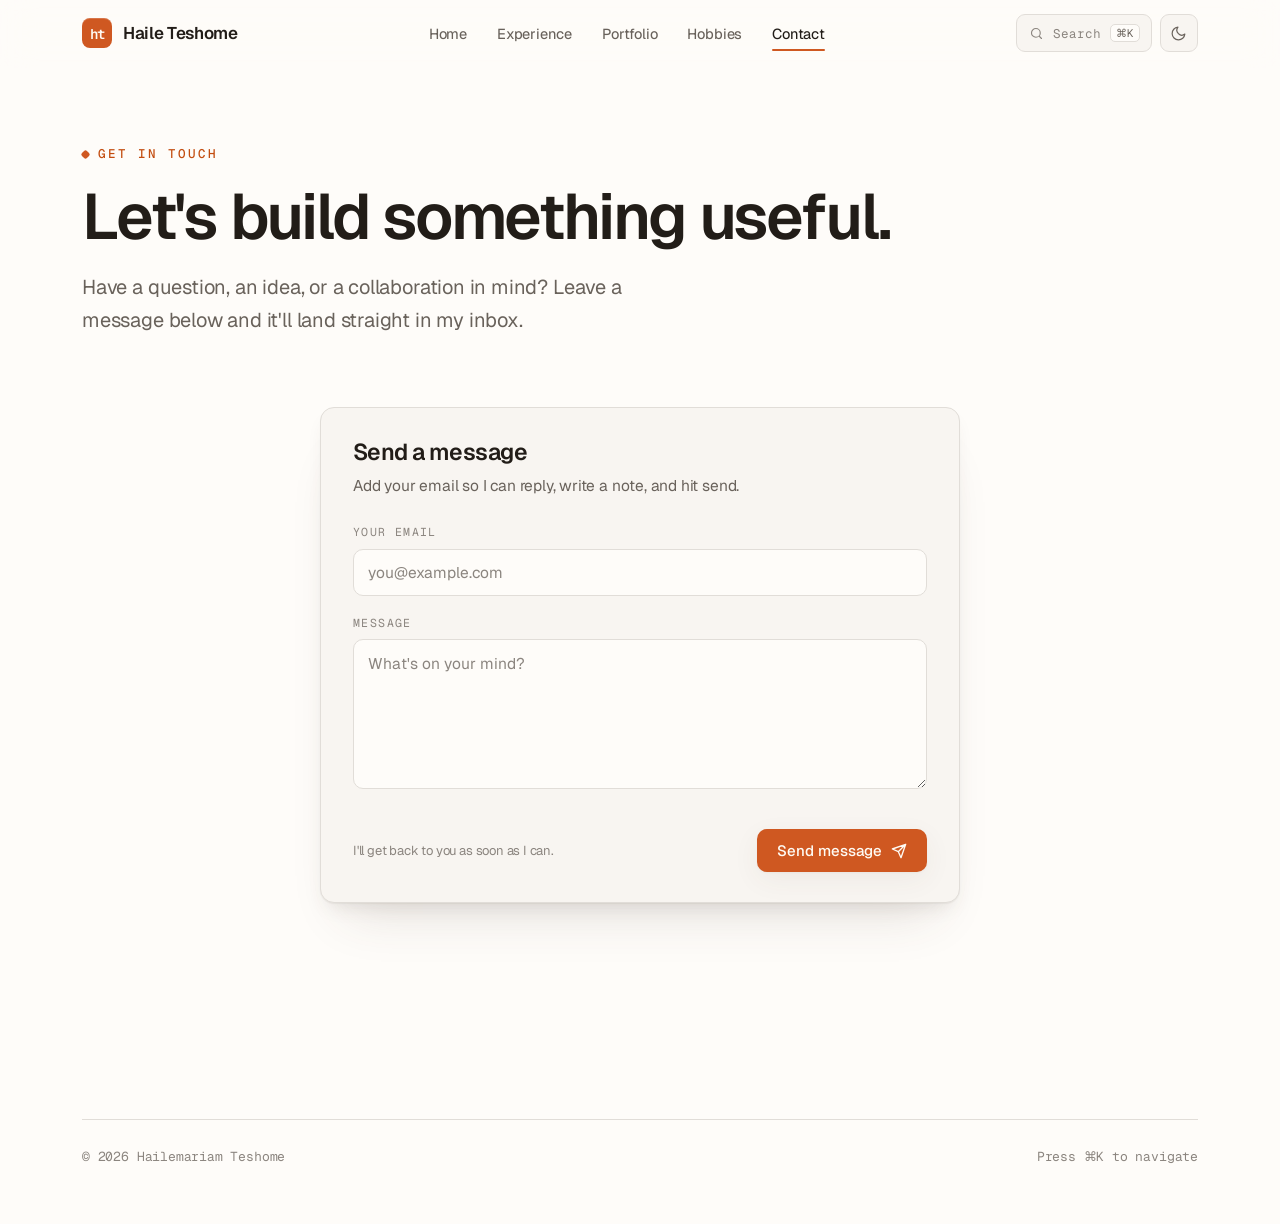
==== contact.html @ e7dfa3fd "Personal Website Files" ====
<!DOCTYPE html>
<html lang="en" data-theme="light">
<head>
<meta charset="UTF-8" />
<meta name="viewport" content="width=device-width, initial-scale=1.0" />
<title>Contact — Haile Teshome</title>
<meta name="description" content="Get in touch with Haile Teshome — health AI, multimodal models, and research collaborations." />
<style>
/* ============================================================
   Haile Teshome — personal site
   Shared design system
   ============================================================ */

/* ---------- Fonts ---------- */
@import url('https://fonts.googleapis.com/css2?family=Geist:wght@300;400;500;600;700&family=Geist+Mono:wght@400;500;600&display=swap');

/* ---------- Tokens ---------- */
:root {
  --font-sans: "Geist", ui-sans-serif, system-ui, -apple-system, sans-serif;
  --font-mono: "Geist Mono", ui-monospace, "SF Mono", Menlo, monospace;

  /* warm paper light theme */
  --bg:        oklch(0.992 0.004 80);
  --bg-2:      oklch(0.972 0.006 78);
  --bg-3:      oklch(0.952 0.008 76);
  --text:      oklch(0.235 0.012 60);
  --text-2:    oklch(0.50 0.014 62);
  --text-3:    oklch(0.62 0.012 64);
  --border:    oklch(0.90 0.008 72);
  --border-2:  oklch(0.84 0.010 72);
  --accent:    oklch(0.605 0.165 42);
  --accent-h:  oklch(0.555 0.175 40);
  --accent-soft: oklch(0.93 0.04 55);
  --accent-text: oklch(0.55 0.17 41);
  --shadow: 0 1px 2px oklch(0.4 0.02 60 / 0.04), 0 8px 28px oklch(0.4 0.03 50 / 0.06);
  --shadow-lg: 0 2px 4px oklch(0.4 0.02 60 / 0.05), 0 18px 50px oklch(0.4 0.03 50 / 0.10);
  --shadow-card: 0 1px 1px oklch(0.35 0.02 60 / 0.05), 0 10px 20px -8px oklch(0.38 0.03 55 / 0.13), 0 34px 50px -26px oklch(0.38 0.03 55 / 0.16);
  --shadow-card-h: 0 2px 3px oklch(0.35 0.02 60 / 0.06), 0 18px 32px -10px oklch(0.38 0.03 55 / 0.18), 0 50px 70px -30px oklch(0.38 0.03 55 / 0.22);

  --maxw: 1180px;
  --nav-h: 68px;
  --r: 14px;
  --r-sm: 9px;
  --ease: cubic-bezier(0.22, 1, 0.36, 1);
}

html[data-theme="dark"] {
  --bg:        oklch(0.185 0.008 62);
  --bg-2:      oklch(0.222 0.010 62);
  --bg-3:      oklch(0.262 0.012 62);
  --text:      oklch(0.945 0.006 80);
  --text-2:    oklch(0.715 0.012 72);
  --text-3:    oklch(0.60 0.012 70);
  --border:    oklch(0.315 0.012 64);
  --border-2:  oklch(0.385 0.014 64);
  --accent:    oklch(0.715 0.155 48);
  --accent-h:  oklch(0.775 0.150 50);
  --accent-soft: oklch(0.33 0.06 45);
  --accent-text: oklch(0.78 0.15 50);
  --shadow: 0 1px 2px oklch(0 0 0 / 0.30), 0 10px 30px oklch(0 0 0 / 0.35);
  --shadow-lg: 0 2px 6px oklch(0 0 0 / 0.35), 0 22px 60px oklch(0 0 0 / 0.50);
  --shadow-card: 0 1px 1px oklch(0 0 0 / 0.30), 0 12px 24px -8px oklch(0 0 0 / 0.42), 0 36px 54px -26px oklch(0 0 0 / 0.55);
  --shadow-card-h: 0 2px 4px oklch(0 0 0 / 0.35), 0 20px 36px -10px oklch(0 0 0 / 0.50), 0 54px 76px -30px oklch(0 0 0 / 0.62);
}

* { box-sizing: border-box; }

html { scroll-behavior: smooth; scroll-padding-top: calc(var(--nav-h) + 24px); }
@media (prefers-reduced-motion: reduce) { html { scroll-behavior: auto; } }

body {
  margin: 0;
  font-family: var(--font-sans);
  background: var(--bg);
  color: var(--text);
  font-size: 17px;
  line-height: 1.65;
  -webkit-font-smoothing: antialiased;
  text-rendering: optimizeLegibility;
  letter-spacing: -0.011em;
  transition: background 0.5s var(--ease), color 0.4s var(--ease);
}

::selection { background: var(--accent-soft); color: var(--text); }

a { color: inherit; text-decoration: none; }
img { max-width: 100%; display: block; }
h1,h2,h3,h4 { font-weight: 600; line-height: 1.08; letter-spacing: -0.025em; margin: 0; }

.wrap { max-width: var(--maxw); margin: 0 auto; padding: 0 32px; }
.mono { font-family: var(--font-mono); }

/* ---------- Eyebrow / section labels ---------- */
.eyebrow {
  font-family: var(--font-mono);
  font-size: 12.5px;
  font-weight: 500;
  letter-spacing: 0.16em;
  text-transform: uppercase;
  color: var(--accent-text);
  display: inline-flex;
  align-items: center;
  gap: 9px;
}
.eyebrow::before {
  content: "";
  width: 7px; height: 7px;
  border-radius: 2px;
  background: var(--accent);
  transform: rotate(45deg);
}

/* ============================================================
   NAV
   ============================================================ */
.nav {
  position: fixed; top: 0; left: 0; right: 0; z-index: 50;
  height: var(--nav-h);
  display: flex; align-items: center;
  background: color-mix(in oklab, var(--bg) 78%, transparent);
  backdrop-filter: saturate(1.6) blur(16px);
  -webkit-backdrop-filter: saturate(1.6) blur(16px);
  border-bottom: 1px solid transparent;
  transition: border-color 0.4s var(--ease), background 0.4s var(--ease);
}
.nav.scrolled { border-bottom-color: var(--border); }
.nav .wrap { display: flex; align-items: center; justify-content: space-between; width: 100%; }

.brand { display: flex; align-items: center; gap: 11px; font-weight: 600; letter-spacing: -0.02em; }
.brand .mark {
  width: 30px; height: 30px; border-radius: 8px;
  background: var(--accent);
  color: oklch(0.99 0.01 80);
  display: grid; place-items: center;
  font-family: var(--font-mono); font-weight: 600; font-size: 14px;
  letter-spacing: -0.04em;
  box-shadow: inset 0 1px 0 oklch(1 0 0 / 0.18);
}
.brand .mark span { transform: translateY(0.5px); }

.nav-links { display: flex; align-items: center; gap: 4px; }
.nav-links a {
  font-size: 14.5px; font-weight: 450;
  color: var(--text-2);
  padding: 8px 13px; border-radius: 8px;
  position: relative;
  transition: color 0.2s, background 0.2s;
}
.nav-links a:hover { color: var(--text); background: var(--bg-2); }
.nav-links a.active { color: var(--text); }
.nav-links a.active::after {
  content: ""; position: absolute; left: 13px; right: 13px; bottom: 2px;
  height: 2px; border-radius: 2px; background: var(--accent);
}

.nav-tools { display: flex; align-items: center; gap: 8px; }

.icon-btn {
  width: 38px; height: 38px; border-radius: 9px;
  border: 1px solid var(--border);
  background: var(--bg-2);
  color: var(--text-2);
  display: grid; place-items: center; cursor: pointer;
  transition: all 0.2s var(--ease);
}
.icon-btn:hover { color: var(--text); border-color: var(--border-2); transform: translateY(-1px); }
.icon-btn svg { width: 17px; height: 17px; }

.cmd-btn {
  display: flex; align-items: center; gap: 9px;
  height: 38px; padding: 0 11px 0 12px;
  border: 1px solid var(--border); border-radius: 9px;
  background: var(--bg-2); color: var(--text-3);
  font-family: var(--font-mono); font-size: 12.5px; cursor: pointer;
  transition: all 0.2s var(--ease);
}
.cmd-btn:hover { color: var(--text); border-color: var(--border-2); }
.cmd-btn kbd {
  font-family: var(--font-mono); font-size: 11px;
  background: var(--bg); border: 1px solid var(--border);
  border-radius: 5px; padding: 1px 5px; color: var(--text-2);
}
.cmd-btn svg { width: 15px; height: 15px; }

.menu-btn { display: none; }

/* ---------- Buttons ---------- */
.btn {
  display: inline-flex; align-items: center; gap: 9px;
  font-family: var(--font-sans); font-size: 15px; font-weight: 500;
  padding: 12px 20px; border-radius: 10px; cursor: pointer;
  border: 1px solid transparent; transition: all 0.22s var(--ease);
  white-space: nowrap;
}
.btn svg { width: 16px; height: 16px; }
.btn-primary { background: var(--accent); color: oklch(0.99 0.01 80); box-shadow: var(--shadow); }
.btn-primary:hover { background: var(--accent-h); transform: translateY(-2px); box-shadow: var(--shadow-lg); }
.btn-ghost { background: var(--bg-2); color: var(--text); border-color: var(--border); }
.btn-ghost:hover { border-color: var(--border-2); transform: translateY(-2px); background: var(--bg-3); }

/* ============================================================
   SECTION / generic
   ============================================================ */
main { padding-top: var(--nav-h); }
.section { padding: 96px 0; }
.section-head { margin-bottom: 48px; max-width: 760px; }
.section-head .eyebrow { margin-bottom: 18px; }
.section-head h2 { font-size: clamp(30px, 4vw, 44px); letter-spacing: -0.03em; }
.section-head p { color: var(--text-2); font-size: 18px; margin: 16px 0 0; max-width: 640px; }

.page-hero { padding: 70px 0 30px; }
.page-hero h1 { font-size: clamp(38px, 6vw, 64px); letter-spacing: -0.035em; margin-top: 16px; }
.page-hero p { color: var(--text-2); font-size: clamp(17px, 2vw, 20px); margin: 20px 0 0; max-width: 620px; }

/* ---------- Reveal animation ---------- */
.reveal { opacity: 0; transform: translateY(22px); transition: opacity 0.7s var(--ease), transform 0.7s var(--ease); }
.reveal.in { opacity: 1; transform: none; }
.reveal[data-d="1"] { transition-delay: 0.06s; }
.reveal[data-d="2"] { transition-delay: 0.12s; }
.reveal[data-d="3"] { transition-delay: 0.18s; }
.reveal[data-d="4"] { transition-delay: 0.24s; }
.reveal[data-d="5"] { transition-delay: 0.30s; }
@media (prefers-reduced-motion: reduce) {
  .reveal { opacity: 1 !important; transform: none !important; }
}

/* ============================================================
   COMMAND PALETTE
   ============================================================ */
.cmdk {
  position: fixed; inset: 0; z-index: 100;
  display: none; align-items: flex-start; justify-content: center;
  padding-top: 14vh;
  background: oklch(0.2 0.01 60 / 0.42);
  backdrop-filter: blur(6px);
  opacity: 0; transition: opacity 0.18s ease;
}
.cmdk.open { display: flex; opacity: 1; }
.cmdk-panel {
  width: min(580px, 92vw);
  background: var(--bg);
  border: 1px solid var(--border-2);
  border-radius: 16px;
  box-shadow: var(--shadow-lg);
  overflow: hidden;
  transform: translateY(-8px) scale(0.985);
  transition: transform 0.22s var(--ease);
}
.cmdk.open .cmdk-panel { transform: none; }
.cmdk-search { display: flex; align-items: center; gap: 12px; padding: 16px 18px; border-bottom: 1px solid var(--border); }
.cmdk-search svg { width: 18px; height: 18px; color: var(--text-3); flex: none; }
.cmdk-search input {
  flex: 1; border: none; background: none; outline: none;
  font-family: var(--font-sans); font-size: 16.5px; color: var(--text);
}
.cmdk-search input::placeholder { color: var(--text-3); }
.cmdk-search .esc { font-family: var(--font-mono); font-size: 11px; color: var(--text-3); border: 1px solid var(--border); border-radius: 5px; padding: 2px 6px; }
.cmdk-list { max-height: 52vh; overflow-y: auto; padding: 8px; }
.cmdk-group-label { font-family: var(--font-mono); font-size: 11px; letter-spacing: 0.12em; text-transform: uppercase; color: var(--text-3); padding: 12px 12px 6px; }
.cmdk-item {
  display: flex; align-items: center; gap: 13px;
  padding: 11px 12px; border-radius: 9px; cursor: pointer;
  color: var(--text-2);
}
.cmdk-item .ic { width: 30px; height: 30px; border-radius: 8px; background: var(--bg-2); border: 1px solid var(--border); display: grid; place-items: center; flex: none; }
.cmdk-item .ic svg { width: 15px; height: 15px; }
.cmdk-item .t { flex: 1; }
.cmdk-item .t b { display: block; font-weight: 500; font-size: 15px; color: var(--text); letter-spacing: -0.01em; }
.cmdk-item .t small { font-size: 12.5px; color: var(--text-3); }
.cmdk-item .go { font-family: var(--font-mono); font-size: 11px; color: var(--text-3); opacity: 0; }
.cmdk-item.sel { background: var(--bg-2); color: var(--text); }
.cmdk-item.sel .ic { border-color: var(--accent); color: var(--accent); }
.cmdk-item.sel .go { opacity: 1; }
.cmdk-empty { padding: 32px; text-align: center; color: var(--text-3); font-size: 14px; }

/* ============================================================
   FOOTER
   ============================================================ */
.footer { padding: 28px 0 56px; margin-top: 40px; }
.footer-grid { display: grid; grid-template-columns: 1.6fr 1fr 1fr; gap: 40px; }
.footer h4 { font-family: var(--font-mono); font-size: 12px; letter-spacing: 0.14em; text-transform: uppercase; color: var(--text-3); margin-bottom: 16px; font-weight: 500; }
.footer .f-brand { font-size: 19px; font-weight: 600; letter-spacing: -0.02em; margin-bottom: 12px; }
.footer .f-desc { color: var(--text-2); font-size: 15px; max-width: 300px; }
.footer ul { list-style: none; margin: 0; padding: 0; display: flex; flex-direction: column; gap: 11px; }
.footer ul a { color: var(--text-2); font-size: 15px; transition: color 0.2s; display: inline-flex; align-items: center; gap: 8px; }
.footer ul a:hover { color: var(--accent-text); }
.footer-base { display: flex; justify-content: space-between; align-items: center; margin-top: 52px; padding-top: 26px; border-top: 1px solid var(--border); color: var(--text-3); font-size: 13px; font-family: var(--font-mono); }

/* ============================================================
   RESPONSIVE
   ============================================================ */
@media (max-width: 860px) {
  body { font-size: 16px; }
  .nav-links, .cmd-btn .lbl { display: none; }
  .menu-btn { display: grid; }
  .section { padding: 64px 0; }
  .footer-grid { grid-template-columns: 1fr; gap: 32px; }
  .wrap { padding: 0 22px; }

  .nav-links.open {
    display: flex; position: absolute; top: var(--nav-h); left: 0; right: 0;
    flex-direction: column; align-items: stretch; gap: 2px;
    background: var(--bg); border-bottom: 1px solid var(--border);
    padding: 12px 18px 18px;
  }
  .nav-links.open a { padding: 13px 14px; font-size: 16px; }
  .nav-links.open a.active::after { display: none; }
}

</style>
<style>
  /* ---------- Contact page ---------- */
  .contact-grid { display: grid; grid-template-columns: 1fr; gap: 28px; max-width: 640px; margin: 0 auto; }

  /* photo card with attached links */
  .photo-card {
    background: var(--bg-2); border: 1px solid var(--border); border-radius: var(--r);
    box-shadow: var(--shadow-card); overflow: hidden; display: flex; flex-direction: column;
  }
  .photo-card image-slot { display: block; width: 100%; aspect-ratio: 4 / 5; }
  .photo-links { display: flex; gap: 10px; padding: 14px; border-top: 1px solid var(--border); }
  .plink {
    flex: 1; display: inline-flex; align-items: center; justify-content: center; gap: 8px;
    font-size: 14px; font-weight: 500; color: var(--text);
    background: var(--bg); border: 1px solid var(--border); border-radius: 10px;
    padding: 11px 12px; transition: all 0.2s var(--ease);
  }
  .plink svg { width: 16px; height: 16px; }
  .plink:hover { border-color: color-mix(in oklab, var(--accent) 45%, var(--border)); color: var(--accent-text); transform: translateY(-2px); }

  /* message form */
  .form-card {
    background: var(--bg-2); border: 1px solid var(--border); border-radius: var(--r);
    box-shadow: var(--shadow-card); padding: 32px 32px 30px; display: flex; flex-direction: column;
  }
  .form-card h2 { font-size: 23px; letter-spacing: -0.025em; }
  .form-card .lede { color: var(--text-2); font-size: 15.5px; margin: 8px 0 24px; }
  .field { display: flex; flex-direction: column; gap: 7px; margin-bottom: 18px; }
  .field label { font-family: var(--font-mono); font-size: 11.5px; letter-spacing: 0.12em; text-transform: uppercase; color: var(--text-3); }
  .field input, .field textarea {
    width: 100%; font-family: var(--font-sans); font-size: 15.5px; color: var(--text);
    background: var(--bg); border: 1px solid var(--border); border-radius: 10px;
    padding: 12px 14px; transition: border-color 0.2s, box-shadow 0.2s; resize: vertical;
  }
  .field textarea { min-height: 150px; line-height: 1.55; }
  .field input::placeholder, .field textarea::placeholder { color: var(--text-3); }
  .field input:focus, .field textarea:focus {
    outline: none; border-color: var(--accent);
    box-shadow: 0 0 0 3px color-mix(in oklab, var(--accent) 18%, transparent);
  }
  .form-foot { display: flex; align-items: center; justify-content: space-between; gap: 16px; margin-top: 4px; }
  .form-note { font-size: 13px; color: var(--text-3); }
  .form-card .btn-primary { border: none; }
  .form-error { color: var(--accent-text); font-size: 13.5px; min-height: 18px; margin-top: 2px; }

  /* success state */
  .form-success { display: none; flex-direction: column; align-items: center; justify-content: center; text-align: center; flex: 1; padding: 24px 0; }
  .form-card.sent .form-body { display: none; }
  .form-card.sent .form-success { display: flex; }
  .form-success .tick { width: 58px; height: 58px; border-radius: 50%; background: color-mix(in oklab, var(--accent) 15%, var(--bg)); border: 1px solid color-mix(in oklab, var(--accent) 40%, var(--border)); color: var(--accent-text); display: grid; place-items: center; margin-bottom: 18px; }
  .form-success .tick svg { width: 26px; height: 26px; }
  .form-success h3 { font-size: 21px; letter-spacing: -0.02em; margin-bottom: 8px; }
  .form-success p { color: var(--text-2); font-size: 15px; max-width: 340px; margin: 0; }

  @media (max-width: 860px) {
    .contact-grid { grid-template-columns: 1fr; }
    .photo-card image-slot { aspect-ratio: 16 / 11; }
    .form-card { padding: 26px 22px; }
  }
</style>
</head>
<body>

<header class="nav">
  <div class="wrap">
    <a class="brand" href="index.html"><span class="mark"><span>ht</span></span> Haile Teshome</a>
    <nav class="nav-links">
      <a href="index.html">Home</a>
      <a href="experience.html">Experience</a>
      <a href="research.html">Portfolio</a>
      <a href="hobbies.html">Hobbies</a>
      <a href="contact.html" class="active">Contact</a>
    </nav>
    <div class="nav-tools">
      <button class="cmd-btn" data-cmdk-open aria-label="Open command menu">
        <svg viewBox="0 0 24 24" fill="none" stroke="currentColor" stroke-width="1.8" stroke-linecap="round"><circle cx="11" cy="11" r="7"/><path d="m20 20-3.2-3.2"/></svg>
        <span class="lbl">Search</span><kbd>⌘K</kbd>
      </button>
      <button class="icon-btn" data-theme-toggle aria-label="Toggle theme"></button>
      <button class="icon-btn menu-btn" aria-label="Menu"><svg viewBox="0 0 24 24" fill="none" stroke="currentColor" stroke-width="1.8" stroke-linecap="round"><path d="M4 7h16M4 12h16M4 17h16"/></svg></button>
    </div>
  </div>
</header>

<main>
<section class="page-hero">
  <div class="wrap">
    <div class="eyebrow reveal">Get in touch</div>
    <h1 class="reveal" data-d="1">Let's build something useful.</h1>
    <p class="reveal" data-d="2">Have a question, an idea, or a collaboration in mind? Leave a message below and it'll land straight in my inbox.</p>
  </div>
</section>

<section class="section" style="padding-top: 40px;">
  <div class="wrap">
    <div class="contact-grid">
      <!-- Message form -->
      <form class="form-card reveal" id="contactForm" novalidate>
        <div class="form-body">
          <h2>Send a message</h2>
          <p class="lede">Add your email so I can reply, write a note, and hit send.</p>
          <div class="field">
            <label for="cf-email">Your email</label>
            <input type="email" id="cf-email" name="email" placeholder="you@example.com" autocomplete="email" required />
          </div>
          <div class="field">
            <label for="cf-message">Message</label>
            <textarea id="cf-message" name="message" placeholder="What's on your mind?" required></textarea>
          </div>
          <div class="form-error" id="cf-error" role="alert"></div>
          <div class="form-foot">
            <span class="form-note">I'll get back to you as soon as I can.</span>
            <button type="submit" class="btn btn-primary">Send message <svg viewBox="0 0 24 24" fill="none" stroke="currentColor" stroke-width="2" stroke-linecap="round" stroke-linejoin="round"><path d="M22 2 11 13M22 2l-7 20-4-9-9-4z"/></svg></button>
          </div>
        </div>
        <div class="form-success">
          <div class="tick"><svg viewBox="0 0 24 24" fill="none" stroke="currentColor" stroke-width="2.2" stroke-linecap="round" stroke-linejoin="round"><path d="M20 6 9 17l-5-5"/></svg></div>
          <h3>Thanks — message ready</h3>
          <p id="cf-success-msg">Your email app is opening so you can hit send. I'll reply soon.</p>
        </div>
      </form>
    </div>
  </div>
</section>
</main>

<footer class="footer">
  <div class="wrap">
    <div class="footer-base">
      <span>© 2026 Hailemariam Teshome</span>
      <span>Press <kbd style="font-family:var(--font-mono)">⌘K</kbd> to navigate</span>
    </div>
  </div>
</footer>

<script>
/* ============================================================
   Haile Teshome — site interactions
   ============================================================ */
(function () {
  /* ---------- Theme ---------- */
  const root = document.documentElement;
  const stored = localStorage.getItem('ht-theme');
  const prefersDark = window.matchMedia('(prefers-color-scheme: dark)').matches;
  root.setAttribute('data-theme', stored || (prefersDark ? 'dark' : 'light'));

  function setTheme(t) {
    root.setAttribute('data-theme', t);
    localStorage.setItem('ht-theme', t);
    paintToggle();
  }
  function paintToggle() {
    const t = root.getAttribute('data-theme');
    document.querySelectorAll('[data-theme-toggle]').forEach(btn => {
      btn.innerHTML = t === 'dark'
        ? '<svg viewBox="0 0 24 24" fill="none" stroke="currentColor" stroke-width="1.7" stroke-linecap="round" stroke-linejoin="round"><circle cx="12" cy="12" r="4"/><path d="M12 2v2M12 20v2M4.9 4.9l1.4 1.4M17.7 17.7l1.4 1.4M2 12h2M20 12h2M4.9 19.1l1.4-1.4M17.7 6.3l1.4-1.4"/></svg>'
        : '<svg viewBox="0 0 24 24" fill="none" stroke="currentColor" stroke-width="1.7" stroke-linecap="round" stroke-linejoin="round"><path d="M21 12.8A9 9 0 1 1 11.2 3a7 7 0 0 0 9.8 9.8z"/></svg>';
    });
  }
  document.addEventListener('click', e => {
    const tog = e.target.closest('[data-theme-toggle]');
    if (tog) setTheme(root.getAttribute('data-theme') === 'dark' ? 'light' : 'dark');
  });
  paintToggle();

  /* ---------- Nav scroll state + mobile menu ---------- */
  const nav = document.querySelector('.nav');
  const onScroll = () => { if (nav) nav.classList.toggle('scrolled', window.scrollY > 8); };
  onScroll();
  window.addEventListener('scroll', onScroll, { passive: true });

  document.addEventListener('click', e => {
    if (e.target.closest('.menu-btn')) {
      document.querySelector('.nav-links')?.classList.toggle('open');
    } else if (!e.target.closest('.nav-links')) {
      document.querySelector('.nav-links')?.classList.remove('open');
    }
  });

  /* ---------- Scroll reveal ---------- */
  const io = new IntersectionObserver((entries) => {
    entries.forEach(en => { if (en.isIntersecting) { en.target.classList.add('in'); io.unobserve(en.target); } });
  }, { threshold: 0.12, rootMargin: '0px 0px -8% 0px' });
  document.querySelectorAll('.reveal').forEach(el => io.observe(el));

  /* ---------- Command palette ---------- */
  const PAGES = [
    { t: 'Home', d: 'Intro & news', u: 'index.html', g: 'Pages', ic: 'home' },
    { t: 'Portfolio', d: 'Papers & projects', u: 'research.html', g: 'Pages', ic: 'doc' },
    { t: 'Experience', d: 'Roles, talks & teaching', u: 'experience.html', g: 'Pages', ic: 'brief' },
    { t: 'Hobbies', d: 'Life outside research', u: 'hobbies.html', g: 'Pages', ic: 'pen' },
    { t: 'Contact', d: 'Get in touch', u: 'contact.html', g: 'Pages', ic: 'mail' },
    { t: 'Email Haile', d: 'haile.teshome@ucsf.edu', u: 'mailto:haile.teshome@ucsf.edu', g: 'Connect', ic: 'mail' },
    { t: 'LinkedIn', d: 'in/haile-teshome', u: 'https://www.linkedin.com/in/haile-teshome', g: 'Connect', ic: 'link' },
    { t: 'Download CV', d: '.docx', u: 'Haile_Teshome_CV.docx', g: 'Connect', ic: 'down' },
    { t: 'Toggle theme', d: 'Light / dark', u: '#theme', g: 'Actions', ic: 'sun' },
  ];
  const ICONS = {
    home: '<path d="M3 10.5 12 3l9 7.5M5 9.5V21h14V9.5"/>',
    flask: '<path d="M9 3h6M10 3v6.5L5 19a2 2 0 0 0 1.8 3h10.4A2 2 0 0 0 19 19l-5-9.5V3"/>',
    doc: '<path d="M14 3H7a2 2 0 0 0-2 2v14a2 2 0 0 0 2 2h10a2 2 0 0 0 2-2V8zM14 3v5h5M9 13h6M9 17h6"/>',
    brief: '<rect x="3" y="7" width="18" height="13" rx="2"/><path d="M8 7V5a2 2 0 0 1 2-2h4a2 2 0 0 1 2 2v2"/>',
    pen: '<path d="M12 20h9M16.5 3.5a2.1 2.1 0 0 1 3 3L7 19l-4 1 1-4z"/>',
    mail: '<rect x="3" y="5" width="18" height="14" rx="2"/><path d="m3 7 9 6 9-6"/>',
    link: '<path d="M10 13a5 5 0 0 0 7 0l3-3a5 5 0 0 0-7-7l-1 1M14 11a5 5 0 0 0-7 0l-3 3a5 5 0 0 0 7 7l1-1"/>',
    down: '<path d="M12 3v12M7 11l5 5 5-5M5 21h14"/>',
    sun: '<circle cx="12" cy="12" r="4"/><path d="M12 2v2M12 20v2M4.9 4.9l1.4 1.4M17.7 17.7l1.4 1.4M2 12h2M20 12h2M4.9 19.1l1.4-1.4M17.7 6.3l1.4-1.4"/>',
  };

  const cmdk = document.createElement('div');
  cmdk.className = 'cmdk';
  cmdk.innerHTML = `
    <div class="cmdk-panel" role="dialog" aria-modal="true">
      <div class="cmdk-search">
        <svg viewBox="0 0 24 24" fill="none" stroke="currentColor" stroke-width="1.8" stroke-linecap="round"><circle cx="11" cy="11" r="7"/><path d="m20 20-3.2-3.2"/></svg>
        <input type="text" placeholder="Jump to a page, or search…" aria-label="Command search" />
        <span class="esc">ESC</span>
      </div>
      <div class="cmdk-list"></div>
    </div>`;
  document.body.appendChild(cmdk);
  const input = cmdk.querySelector('input');
  const list = cmdk.querySelector('.cmdk-list');
  let sel = 0, filtered = [];

  function renderList() {
    const q = input.value.trim().toLowerCase();
    filtered = PAGES.filter(p => !q || (p.t + ' ' + p.d + ' ' + p.g).toLowerCase().includes(q));
    if (sel >= filtered.length) sel = Math.max(0, filtered.length - 1);
    if (!filtered.length) { list.innerHTML = '<div class="cmdk-empty">No matches</div>'; return; }
    let html = '', lastG = '';
    filtered.forEach((p, i) => {
      if (p.g !== lastG) { html += `<div class="cmdk-group-label">${p.g}</div>`; lastG = p.g; }
      html += `<div class="cmdk-item${i === sel ? ' sel' : ''}" data-i="${i}">
        <div class="ic"><svg viewBox="0 0 24 24" fill="none" stroke="currentColor" stroke-width="1.7" stroke-linecap="round" stroke-linejoin="round">${ICONS[p.ic] || ''}</svg></div>
        <div class="t"><b>${p.t}</b><small>${p.d}</small></div>
        <span class="go">↵</span>
      </div>`;
    });
    list.innerHTML = html;
  }
  function exec(p) {
    if (!p) return;
    closeCmdk();
    if (p.u === '#theme') { setTheme(root.getAttribute('data-theme') === 'dark' ? 'light' : 'dark'); return; }
    if (p.u.startsWith('http') || p.u.startsWith('mailto') || p.u.endsWith('.docx')) { window.open(p.u, p.u.startsWith('http') ? '_blank' : '_self'); return; }
    window.location.href = p.u;
  }
  function openCmdk() { cmdk.classList.add('open'); input.value = ''; sel = 0; renderList(); setTimeout(() => input.focus(), 30); }
  function closeCmdk() { cmdk.classList.remove('open'); }

  input.addEventListener('input', () => { sel = 0; renderList(); });
  list.addEventListener('mousemove', e => { const it = e.target.closest('.cmdk-item'); if (it) { sel = +it.dataset.i; renderList(); } });
  list.addEventListener('click', e => { const it = e.target.closest('.cmdk-item'); if (it) exec(filtered[+it.dataset.i]); });
  cmdk.addEventListener('click', e => { if (e.target === cmdk) closeCmdk(); });

  document.addEventListener('keydown', e => {
    if ((e.metaKey || e.ctrlKey) && e.key.toLowerCase() === 'k') { e.preventDefault(); cmdk.classList.contains('open') ? closeCmdk() : openCmdk(); return; }
    if (!cmdk.classList.contains('open')) {
      if (e.key === '/' && !/input|textarea/i.test(document.activeElement.tagName)) { e.preventDefault(); openCmdk(); }
      return;
    }
    if (e.key === 'Escape') closeCmdk();
    else if (e.key === 'ArrowDown') { e.preventDefault(); sel = Math.min(sel + 1, filtered.length - 1); renderList(); }
    else if (e.key === 'ArrowUp') { e.preventDefault(); sel = Math.max(sel - 1, 0); renderList(); }
    else if (e.key === 'Enter') { e.preventDefault(); exec(filtered[sel]); }
  });
  document.addEventListener('click', e => { if (e.target.closest('[data-cmdk-open]')) openCmdk(); });
})();
</script>

<!-- contact form -->
<script>
(function () {
  /* ------------------------------------------------------------------
     Where messages go. Two modes, no personal info shown on the page:

     1. Hosted form endpoint (recommended) — paste a Formspree/Basin/
        FormSubmit URL into FORM_ENDPOINT and the message is sent in the
        background, no email app needed. e.g. 'https://formspree.io/f/abc123'
     2. Fallback (default) — opens the visitor's own mail app pre-filled to
        the address assembled below (kept in JS, never rendered as text).
  ------------------------------------------------------------------ */
  const FORM_ENDPOINT = '';
  const TO = ['haile.teshome', 'ucsf.edu'].join('@');

  const form = document.getElementById('contactForm');
  if (!form) return;
  const emailEl = document.getElementById('cf-email');
  const msgEl = document.getElementById('cf-message');
  const errEl = document.getElementById('cf-error');
  const okMsg = document.getElementById('cf-success-msg');
  const validEmail = (v) => /^[^\s@]+@[^\s@]+\.[^\s@]+$/.test(v);

  form.addEventListener('submit', async (e) => {
    e.preventDefault();
    errEl.textContent = '';
    const email = emailEl.value.trim();
    const message = msgEl.value.trim();

    if (!validEmail(email)) { errEl.textContent = 'Please enter a valid email address.'; emailEl.focus(); return; }
    if (message.length < 2) { errEl.textContent = 'Please write a short message.'; msgEl.focus(); return; }

    if (FORM_ENDPOINT) {
      const btn = form.querySelector('button[type="submit"]');
      const label = btn.innerHTML;
      btn.disabled = true; btn.textContent = 'Sending…';
      try {
        const res = await fetch(FORM_ENDPOINT, {
          method: 'POST',
          headers: { 'Content-Type': 'application/json', 'Accept': 'application/json' },
          body: JSON.stringify({ email, message })
        });
        if (!res.ok) throw new Error('bad status');
        okMsg.textContent = "Your message has been sent. I'll reply soon.";
        form.classList.add('sent');
      } catch (err) {
        btn.disabled = false; btn.innerHTML = label;
        errEl.textContent = 'Something went wrong — please try again in a moment.';
      }
      return;
    }

    // Fallback: open the visitor's mail app, pre-filled.
    const subject = encodeURIComponent('Hello from your website');
    const body = encodeURIComponent(message + '\n\n— ' + email);
    window.location.href = `mailto:${TO}?subject=${subject}&body=${body}`;
    okMsg.textContent = 'Your email app is opening so you can hit send. I\u2019ll reply soon.';
    form.classList.add('sent');
  });
})();
</script>
<script>
/* Color theme — drives the CSS accent custom properties AND the hero-canvas
   palette, tuned per light/dark. Selection persists in localStorage. */
(function(){
  const root=document.documentElement;
  const ok=(l,c,h)=>'oklch('+l+' '+c+' '+h+')';
  // pL/pC/pH = primary lightness(light-mode)/chroma/hue ; sC/sH = secondary chroma/hue ; two = two-tone
  const THEMES={
    warm:       {name:'Warm clay',     pL:0.605, pC:0.165, pH:42,  sC:0.075, sH:78 },
    forest:     {name:'Forest',        pL:0.515, pC:0.090, pH:150, sC:0.050, sH:150},
    oxblood:    {name:'Oxblood',       pL:0.495, pC:0.130, pH:27,  sC:0.070, sH:30 },
    tealsand:   {name:'Teal + sand',   pL:0.550, pC:0.090, pH:188, sC:0.075, sH:80,  two:true},
    navycopper: {name:'Navy + copper', pL:0.495, pC:0.120, pH:258, sC:0.105, sH:52,  two:true},
    forestclay: {name:'Forest + clay', pL:0.510, pC:0.090, pH:150, sC:0.105, sH:45,  two:true},
    petrol:     {name:'Petrol',        pL:0.520, pC:0.085, pH:205, sC:0.050, sH:205},
    inkteal:    {name:'Ink & teal',    pL:0.530, pC:0.085, pH:192, sC:0.045, sH:220},
    clinical:   {name:'Clinical blue', pL:0.520, pC:0.120, pH:252, sC:0.060, sH:252}
  };
  const ORDER=['warm','forest','oxblood','tealsand','navycopper','forestclay','petrol','inkteal','clinical'];

  // 1x1 canvas resolves oklch() -> sRGB rgb[] reliably for the hero canvas
  const pcan=document.createElement('canvas'); pcan.width=pcan.height=1;
  const pctx=pcan.getContext('2d');
  function toRGB(str){ pctx.fillStyle='#000'; pctx.fillStyle=str; pctx.fillRect(0,0,1,1); const d=pctx.getImageData(0,0,1,1).data; return [d[0],d[1],d[2]]; }

  function cssVars(th,dark){
    if(dark) return {
      '--accent':      ok(0.74, th.pC*0.95, th.pH),
      '--accent-h':    ok(0.80, th.pC*0.90, th.pH),
      '--accent-soft': ok(0.33, 0.060,      th.pH),
      '--accent-text': ok(0.80, th.pC*0.90, th.pH)
    };
    return {
      '--accent':      ok(th.pL,        th.pC,      th.pH),
      '--accent-h':    ok(th.pL-0.055,  th.pC*1.04, th.pH),
      '--accent-soft': ok(0.93,         0.045,      th.pH),
      '--accent-text': ok(th.pL-0.035,  th.pC,      th.pH)
    };
  }

  let currentId='warm', current=THEMES.warm;
  window.__heroAccent=function(dark){
    const th=current;
    return {
      a: toRGB(ok(dark?0.70:0.55, th.pC,      th.pH)),
      b: toRGB(ok(dark?0.66:0.60, th.sC,      th.sH)),
      maxA: dark?0.50:0.40, dot: dark?0.55:0.50, line: dark?0.16:0.14
    };
  };

  function apply(id){
    currentId = THEMES[id] ? id : 'warm';
    current = THEMES[currentId];
    const dark = root.getAttribute('data-theme')==='dark';
    const v = cssVars(current, dark);
    for(const k in v) root.style.setProperty(k, v[k]);
    try{ localStorage.setItem('ht-accent', currentId); }catch(e){}
    if(window.__refreshHeroPal) window.__refreshHeroPal();
  }
  window.__setAccent = apply;
  window.__getAccent = ()=>currentId;
  window.__accentThemes = ()=>ORDER.map(id=>({ id, name:THEMES[id].name, two:!!THEMES[id].two,
    primary: ok(THEMES[id].pL+0.02, THEMES[id].pC, THEMES[id].pH),
    secondary: ok(0.62, THEMES[id].sC+0.02, THEMES[id].sH) }));

  // re-tune accent when light/dark flips
  new MutationObserver(()=>apply(currentId)).observe(root,{attributes:true,attributeFilter:['data-theme']});

  let saved='warm'; try{ saved=localStorage.getItem('ht-accent')||'warm'; }catch(e){}
  apply(THEMES[saved]?saved:'warm');
})();
</script>
<script>
/* Tweaks panel — choose the hero background. Hidden until Tweaks is toggled
   from the toolbar. Selection persists in localStorage. */
(function(){
  const OPTIONS=[
    {id:'neural', label:'Neural net', desc:'Synapses firing across the web'},
    {id:'slime', label:'Slime trails', desc:'Branching vein networks'},
    {id:'boids', label:'Flocking', desc:'A murmuration of dots'},
    {id:'metaballs', label:'Metaballs', desc:'Merging liquid blobs'},
    {id:'magnetic', label:'Magnetic field', desc:'Field lines around the cursor'},
    {id:'ripple', label:'Ripple pond', desc:'Interfering click ripples'},
    {id:'gravity', label:'Gravity well', desc:'Points orbit your cursor'},
    {id:'halftone', label:'Halftone', desc:'Dot grid lit like a spotlight'},
    {id:'ascii', label:'ASCII rain', desc:'Glyph grid, columns self-type'},
    {id:'pixel', label:'Pixel sweep', desc:'LED matrix, light bars sweep'},
    {id:'cross', label:'Plus grid', desc:'Swiss crosses tilt to cursor'},
    {id:'aurora', label:'Aurora', desc:'Soft drifting light ribbons'},
    {id:'harmonograph', label:'Harmonograph', desc:'Pendulum line art'},
    {id:'contour', label:'Contours', desc:'A living topographic map'},
    {id:'flow', label:'Flow field', desc:'Silky drifting streamlines'},
    {id:'constellation', label:'Constellation', desc:'Linked drifting dots'},
    {id:'orbs', label:'Soft orbs', desc:'Floating warm bokeh'},
    {id:'mesh', label:'Elastic mesh', desc:'Springy interactive grid'},
    {id:'minimal', label:'Minimal', desc:'Just a soft glow'}
  ];
  const style=document.createElement('style');
  style.textContent=
   '.tw-panel{position:fixed;right:18px;bottom:18px;z-index:200;width:266px;'+
   'background:var(--bg);border:1px solid var(--border-2);border-radius:14px;'+
   'box-shadow:var(--shadow-lg);font-family:var(--font-sans);color:var(--text);'+
   'padding:14px 14px 13px;display:none;}'+
   '.tw-panel.open{display:block;animation:twin .18s ease;}'+
   '@keyframes twin{from{opacity:0;transform:translateY(8px);}to{opacity:1;transform:none;}}'+
   '.tw-head{display:flex;align-items:center;justify-content:space-between;margin-bottom:13px;}'+
   '.tw-title{font-family:var(--font-mono);font-size:12px;letter-spacing:.12em;text-transform:uppercase;color:var(--text-3);}'+
   '.tw-x{width:26px;height:26px;border-radius:7px;border:1px solid var(--border);background:var(--bg-2);color:var(--text-2);cursor:pointer;display:grid;place-items:center;font-size:12px;line-height:1;}'+
   '.tw-x:hover{color:var(--text);border-color:var(--border-2);}'+
   '.tw-label{font-family:var(--font-mono);font-size:10.5px;letter-spacing:.1em;text-transform:uppercase;color:var(--text-3);margin-bottom:9px;}'+
   '.tw-opts{display:flex;flex-direction:column;gap:6px;max-height:min(58vh,470px);overflow-y:auto;margin:-2px -4px -2px 0;padding:2px 4px 2px 0;}'+
   '.tw-opt{display:flex;align-items:center;gap:11px;padding:9px 11px;border-radius:9px;border:1px solid var(--border);background:var(--bg-2);cursor:pointer;text-align:left;transition:border-color .18s,background .18s;}'+
   '.tw-opt:hover{border-color:var(--border-2);}'+
   '.tw-opt.sel{border-color:var(--accent);background:color-mix(in oklab,var(--accent) 9%,var(--bg-2));}'+
   '.tw-dot{width:9px;height:9px;border-radius:50%;background:var(--border-2);flex:none;}'+
   '.tw-opt.sel .tw-dot{background:var(--accent);}'+
   '.tw-opt b{font-size:13.5px;font-weight:500;display:block;letter-spacing:-.01em;color:var(--text);}'+
   '.tw-opt small{font-size:11.5px;color:var(--text-3);}'+
   '.tw-themes{display:flex;flex-wrap:wrap;gap:9px;margin-bottom:6px;}'+
   '.tw-sw{width:30px;height:30px;border-radius:50%;border:1.5px solid color-mix(in oklab,var(--text) 18%,transparent);cursor:pointer;padding:0;transition:transform .15s;position:relative;}'+
   '.tw-sw:hover{transform:scale(1.12);}'+
   '.tw-sw.sel{outline:2px solid var(--text);outline-offset:2px;border-color:transparent;}'+
   '.tw-themename{font-size:12px;color:var(--text-2);margin:2px 0 16px;min-height:15px;}';
  document.head.appendChild(style);

  const panel=document.createElement('div');
  panel.className='tw-panel';
  const hasHero = typeof window.__setHeroBg==='function';
  panel.innerHTML='<div class="tw-head"><span class="tw-title">Tweaks</span>'+
    '<button class="tw-x" aria-label="Close">\u2715</button></div>'+
    '<div class="tw-label">Color theme</div><div class="tw-themes"></div><div class="tw-themename"></div>'+
    (hasHero ? '<div class="tw-label">Hero background</div><div class="tw-opts"></div>' : '');
  document.body.appendChild(panel);

  // ---- color theme swatches ----
  const themesWrap=panel.querySelector('.tw-themes');
  const nameEl=panel.querySelector('.tw-themename');
  const themes=(window.__accentThemes&&window.__accentThemes())||[];
  const curTheme=(window.__getAccent&&window.__getAccent())||'warm';
  themes.forEach(th=>{
    const b=document.createElement('button');
    b.className='tw-sw'+(th.id===curTheme?' sel':'');
    b.type='button'; b.title=th.name; b.setAttribute('aria-label',th.name);
    b.style.background = th.two
      ? 'linear-gradient(135deg, '+th.primary+' 0 50%, '+th.secondary+' 50% 100%)'
      : th.primary;
    if(th.id===curTheme) nameEl.textContent=th.name+(th.two?'  ·  two-tone':'');
    b.addEventListener('click',()=>{
      themesWrap.querySelectorAll('.tw-sw').forEach(x=>x.classList.remove('sel'));
      b.classList.add('sel'); nameEl.textContent=th.name+(th.two?'  ·  two-tone':'');
      if(window.__setAccent) window.__setAccent(th.id);
    });
    themesWrap.appendChild(b);
  });

  const opts=panel.querySelector('.tw-opts');
  if(hasHero && opts){
    const current=(window.__getHeroBg&&window.__getHeroBg())||'flow';
    OPTIONS.forEach(o=>{
      const el=document.createElement('button');
      el.className='tw-opt'+(o.id===current?' sel':'');
      el.innerHTML='<span class="tw-dot"></span><span><b>'+o.label+'</b><small>'+o.desc+'</small></span>';
      el.addEventListener('click',()=>{ opts.querySelectorAll('.tw-opt').forEach(x=>x.classList.remove('sel')); el.classList.add('sel'); if(window.__setHeroBg) window.__setHeroBg(o.id); });
      opts.appendChild(el);
    });
  }

  panel.querySelector('.tw-x').addEventListener('click',()=>{ panel.classList.remove('open'); window.parent.postMessage({type:'__edit_mode_dismissed'},'*'); });
  window.addEventListener('message',e=>{ const ty=e&&e.data&&e.data.type; if(ty==='__activate_edit_mode')panel.classList.add('open'); else if(ty==='__deactivate_edit_mode')panel.classList.remove('open'); });
  window.parent.postMessage({type:'__edit_mode_available'},'*');
})();
</script>
</body>
</html>
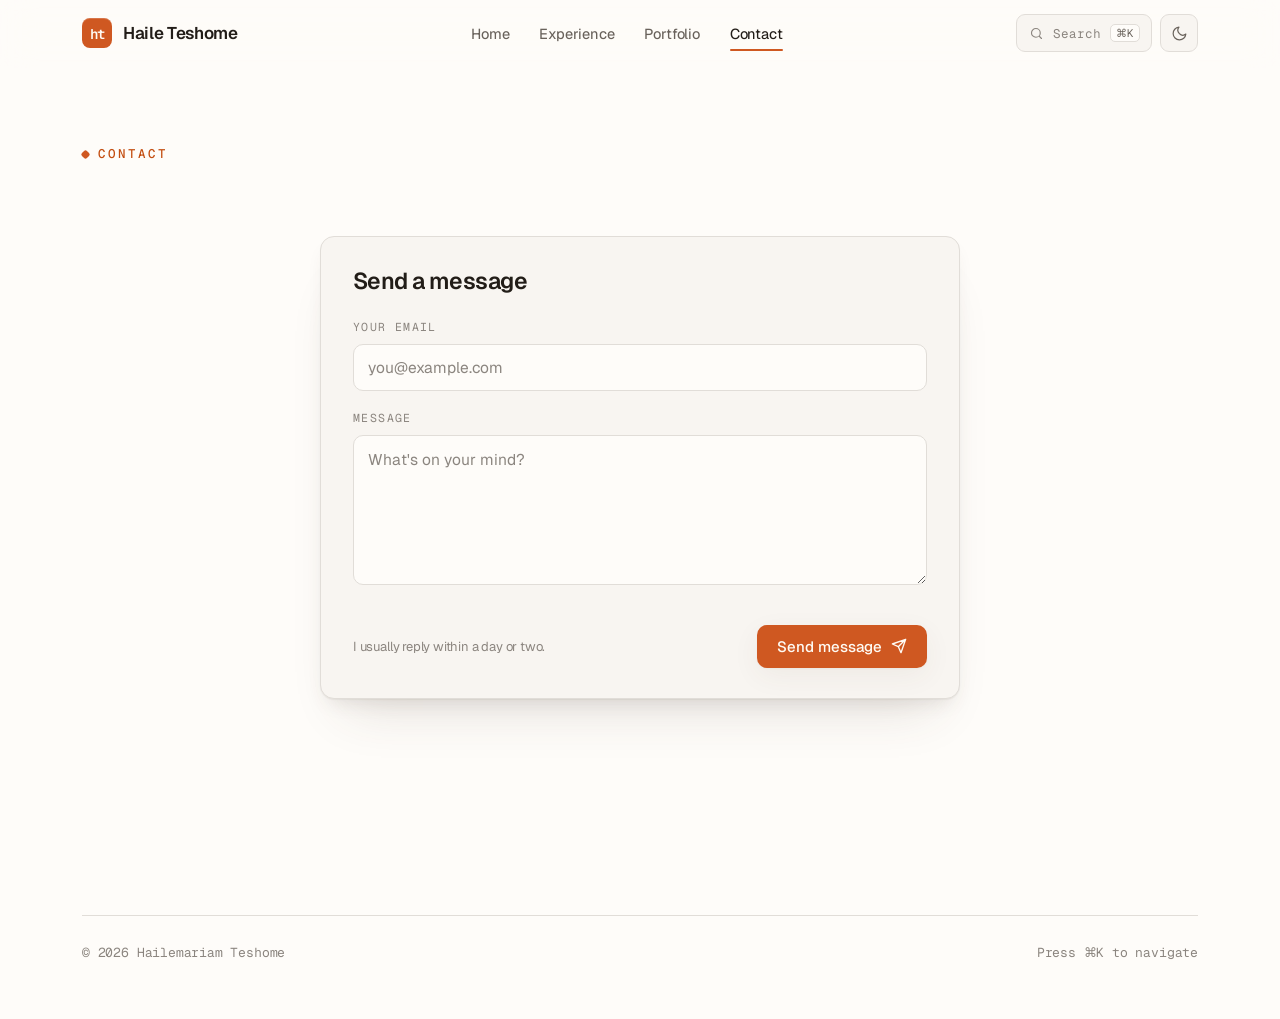
==== commit a8023fac: "Refresh portfolio: hero, experience, publications, projects, and contact - Rewrite hero intro; singl" ====
--- a/contact.html
+++ b/contact.html
@@ -333,7 +333,7 @@
     background: var(--bg-2); border: 1px solid var(--border); border-radius: var(--r);
     box-shadow: var(--shadow-card); padding: 32px 32px 30px; display: flex; flex-direction: column;
   }
-  .form-card h2 { font-size: 23px; letter-spacing: -0.025em; }
+  .form-card h2 { font-size: 23px; letter-spacing: -0.025em; margin-bottom: 24px; }
   .form-card .lede { color: var(--text-2); font-size: 15.5px; margin: 8px 0 24px; }
   .field { display: flex; flex-direction: column; gap: 7px; margin-bottom: 18px; }
   .field label { font-family: var(--font-mono); font-size: 11.5px; letter-spacing: 0.12em; text-transform: uppercase; color: var(--text-3); }
@@ -362,6 +362,19 @@
   .form-success h3 { font-size: 21px; letter-spacing: -0.02em; margin-bottom: 8px; }
   .form-success p { color: var(--text-2); font-size: 15px; max-width: 340px; margin: 0; }
 
+  /* direct contact methods */
+  .contact-methods { display: flex; flex-direction: column; gap: 12px; }
+  .cmethod { display: flex; align-items: center; gap: 15px; background: var(--bg-2); border: 1px solid var(--border); border-radius: var(--r); padding: 15px 18px; box-shadow: var(--shadow); transition: transform 0.22s var(--ease), border-color 0.22s var(--ease), box-shadow 0.22s var(--ease); }
+  .cmethod:hover { border-color: var(--border-2); transform: translateY(-2px); box-shadow: var(--shadow-lg); }
+  .cmethod .cm-ic { width: 42px; height: 42px; flex: none; border-radius: 11px; background: var(--bg); border: 1px solid var(--border); display: grid; place-items: center; color: var(--accent-text); }
+  .cmethod .cm-ic svg { width: 20px; height: 20px; }
+  .cmethod .cm-text { display: flex; flex-direction: column; min-width: 0; }
+  .cm-label { font-family: var(--font-mono); font-size: 11px; letter-spacing: 0.12em; text-transform: uppercase; color: var(--text-3); }
+  .cm-value { font-size: 15.5px; color: var(--text); font-weight: 500; overflow: hidden; text-overflow: ellipsis; white-space: nowrap; }
+  .cmethod .cm-arrow { margin-left: auto; color: var(--text-3); transition: transform 0.2s var(--ease), color 0.2s var(--ease); }
+  .cmethod:hover .cm-arrow { color: var(--accent); transform: translate(2px, -2px); }
+  .cmethod .cm-arrow svg { width: 17px; height: 17px; }
+
   @media (max-width: 860px) {
     .contact-grid { grid-template-columns: 1fr; }
     .photo-card image-slot { aspect-ratio: 16 / 11; }
@@ -378,7 +391,6 @@
       <a href="index.html">Home</a>
       <a href="experience.html">Experience</a>
       <a href="research.html">Portfolio</a>
-      <a href="hobbies.html">Hobbies</a>
       <a href="contact.html" class="active">Contact</a>
     </nav>
     <div class="nav-tools">
@@ -395,9 +407,7 @@
 <main>
 <section class="page-hero">
   <div class="wrap">
-    <div class="eyebrow reveal">Get in touch</div>
-    <h1 class="reveal" data-d="1">Let's build something useful.</h1>
-    <p class="reveal" data-d="2">Have a question, an idea, or a collaboration in mind? Leave a message below and it'll land straight in my inbox.</p>
+    <div class="eyebrow reveal">Contact</div>
   </div>
 </section>
 
@@ -408,7 +418,6 @@
       <form class="form-card reveal" id="contactForm" novalidate>
         <div class="form-body">
           <h2>Send a message</h2>
-          <p class="lede">Add your email so I can reply, write a note, and hit send.</p>
           <div class="field">
             <label for="cf-email">Your email</label>
             <input type="email" id="cf-email" name="email" placeholder="you@example.com" autocomplete="email" required />
@@ -419,7 +428,7 @@
           </div>
           <div class="form-error" id="cf-error" role="alert"></div>
           <div class="form-foot">
-            <span class="form-note">I'll get back to you as soon as I can.</span>
+            <span class="form-note">I usually reply within a day or two.</span>
             <button type="submit" class="btn btn-primary">Send message <svg viewBox="0 0 24 24" fill="none" stroke="currentColor" stroke-width="2" stroke-linecap="round" stroke-linejoin="round"><path d="M22 2 11 13M22 2l-7 20-4-9-9-4z"/></svg></button>
           </div>
         </div>
@@ -498,7 +507,6 @@
     { t: 'Home', d: 'Intro & news', u: 'index.html', g: 'Pages', ic: 'home' },
     { t: 'Portfolio', d: 'Papers & projects', u: 'research.html', g: 'Pages', ic: 'doc' },
     { t: 'Experience', d: 'Roles, talks & teaching', u: 'experience.html', g: 'Pages', ic: 'brief' },
-    { t: 'Hobbies', d: 'Life outside research', u: 'hobbies.html', g: 'Pages', ic: 'pen' },
     { t: 'Contact', d: 'Get in touch', u: 'contact.html', g: 'Pages', ic: 'mail' },
     { t: 'Email Haile', d: 'haile.teshome@ucsf.edu', u: 'mailto:haile.teshome@ucsf.edu', g: 'Connect', ic: 'mail' },
     { t: 'LinkedIn', d: 'in/haile-teshome', u: 'https://www.linkedin.com/in/haile-teshome', g: 'Connect', ic: 'link' },
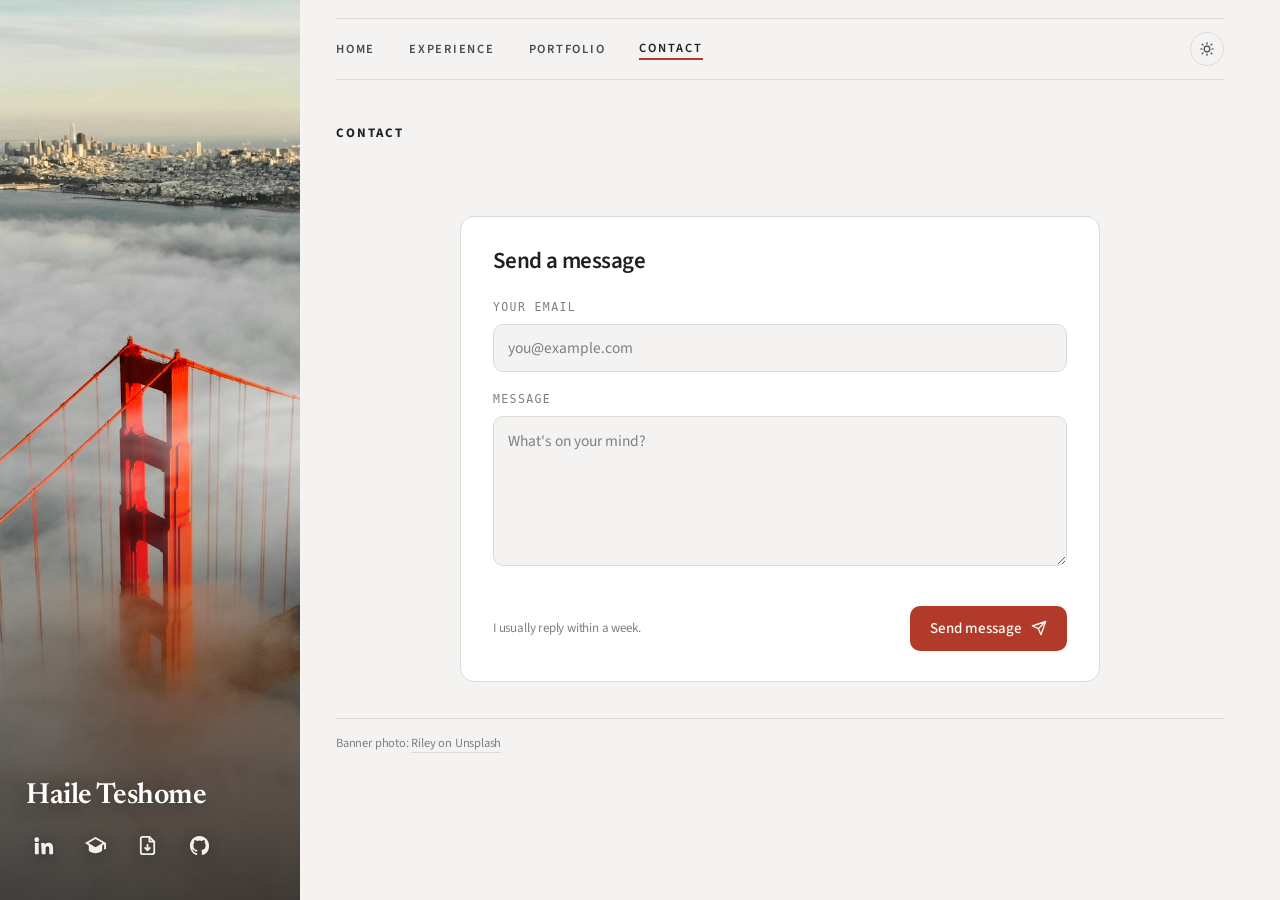
==== commit 79b09385: "Redesign site with SF side banner; refresh portfolio media - Side banner with live-weather fog and d" ====
--- a/contact.html
+++ b/contact.html
@@ -381,28 +381,51 @@
     .form-card { padding: 26px 22px; }
   }
 </style>
+<link rel="preconnect" href="https://fonts.googleapis.com"><link href="https://fonts.googleapis.com/css2?family=Newsreader:opsz,wght@6..72,500;6..72,600&family=Source+Sans+3:wght@400;600&display=swap" rel="stylesheet">
+<script>
+  /* day / night: remembered choice, else the device setting */
+  (function () {
+    var t = null; try { t = localStorage.getItem('ht-theme'); } catch (e) {}
+    if (t !== 'light' && t !== 'dark') t = matchMedia('(prefers-color-scheme: dark)').matches ? 'dark' : 'light';
+    document.documentElement.setAttribute('data-theme', t);
+    /* restore the last weather look before first paint (no flash between pages) */
+    try {
+      var w = JSON.parse(localStorage.getItem('ht-wx') || 'null');
+      if (w && Date.now() - w.t < 3 * 3600 * 1000) {
+        ['night', 'golden', 'wet'].forEach(function (k) { if (w[k]) document.documentElement.classList.add('wx-' + k); });
+        window.__fog = { density: w.density, speed: w.speed, bright: w.bright };
+      }
+    } catch (e) {}
+  })();
+</script>
+<link rel="stylesheet" href="assets/css/shell.css?v=4" />
 </head>
 <body>
 
-<header class="nav">
-  <div class="wrap">
-    <a class="brand" href="index.html"><span class="mark"><span>ht</span></span> Haile Teshome</a>
-    <nav class="nav-links">
-      <a href="index.html">Home</a>
-      <a href="experience.html">Experience</a>
-      <a href="research.html">Portfolio</a>
-      <a href="contact.html" class="active">Contact</a>
-    </nav>
-    <div class="nav-tools">
-      <button class="cmd-btn" data-cmdk-open aria-label="Open command menu">
-        <svg viewBox="0 0 24 24" fill="none" stroke="currentColor" stroke-width="1.8" stroke-linecap="round"><circle cx="11" cy="11" r="7"/><path d="m20 20-3.2-3.2"/></svg>
-        <span class="lbl">Search</span><kbd>⌘K</kbd>
-      </button>
-      <button class="icon-btn" data-theme-toggle aria-label="Toggle theme"></button>
-      <button class="icon-btn menu-btn" aria-label="Menu"><svg viewBox="0 0 24 24" fill="none" stroke="currentColor" stroke-width="1.8" stroke-linecap="round"><path d="M4 7h16M4 12h16M4 17h16"/></svg></button>
-    </div>
+<aside class="side">
+  <img class="side-img" src="assets/side.jpg" alt="" aria-hidden="true">
+  <div class="side-tint" aria-hidden="true"></div>
+  <div class="side-inner">
+    <h1>Haile Teshome</h1>
+    <nav class="side-links">
+        <a href="https://www.linkedin.com/in/haile-teshome" target="_blank" rel="noopener" aria-label="LinkedIn" title="LinkedIn"><svg viewBox="0 0 24 24" fill="currentColor"><path d="M4.98 3.5a2.5 2.5 0 1 1 0 5 2.5 2.5 0 0 1 0-5zM3 9.5h4V21H3zM9.5 9.5h3.8v1.6h.1c.5-1 1.8-2 3.8-2 4 0 4.8 2.6 4.8 6V21h-4v-5.3c0-1.3 0-2.9-1.8-2.9s-2 1.4-2 2.8V21h-4z"/></svg></a>
+        <a href="https://scholar.google.com/citations?user=9jtTCxYAAAAJ&amp;hl=en" target="_blank" rel="noopener" aria-label="Google Scholar" title="Google Scholar"><svg viewBox="0 0 24 24" fill="currentColor"><path d="M12 3 1 9.5l4 2.4V17c0 .3.2.6.4.8C7 19.2 9.3 20 12 20s5-.8 6.6-2.2c.2-.2.4-.5.4-.8v-5.1l2-1.2V16h2V9.5zm0 2.3 7.4 4.2L12 13.8 4.6 9.5z"/></svg></a>
+        <a href="Haile_Teshome_Resume.pdf" download aria-label="Resume" title="Resume"><svg viewBox="0 0 24 24" fill="none" stroke="currentColor" stroke-width="1.9" stroke-linecap="round" stroke-linejoin="round"><path d="M14 3H7a2 2 0 0 0-2 2v14a2 2 0 0 0 2 2h10a2 2 0 0 0 2-2V8z"/><path d="M14 3v5h5M12 11v6M9.5 14.5 12 17l2.5-2.5"/></svg></a>
+        <a href="https://github.com/haile-teshome" target="_blank" rel="noopener" aria-label="GitHub" title="GitHub"><svg viewBox="0 0 24 24" fill="currentColor"><path d="M12 2C6.48 2 2 6.58 2 12.23c0 4.52 2.87 8.35 6.84 9.7.5.1.68-.22.68-.49 0-.24-.01-.88-.01-1.73-2.78.62-3.37-1.37-3.37-1.37-.46-1.18-1.11-1.5-1.11-1.5-.91-.64.07-.62.07-.62 1 .07 1.53 1.06 1.53 1.06.89 1.57 2.34 1.12 2.91.85.09-.66.35-1.12.63-1.38-2.22-.26-4.56-1.14-4.56-5.07 0-1.12.39-2.04 1.03-2.76-.1-.26-.45-1.3.1-2.71 0 0 .84-.28 2.75 1.05a9.3 9.3 0 0 1 5 0c1.91-1.33 2.75-1.05 2.75-1.05.55 1.41.2 2.45.1 2.71.64.72 1.03 1.64 1.03 2.76 0 3.94-2.34 4.81-4.57 5.06.36.32.68.94.68 1.9 0 1.37-.01 2.48-.01 2.82 0 .27.18.6.69.49A10.1 10.1 0 0 0 22 12.23C22 6.58 17.52 2 12 2z"/></svg></a>
+      </nav>
   </div>
-</header>
+</aside>
+<div class="page">
+  <nav class="tabs">
+    <a href="index.html">Home</a>
+    <a href="experience.html">Experience</a>
+    <a href="research.html">Portfolio</a>
+    <a class="on" href="contact.html">Contact</a>
+    <button class="theme-toggle" type="button" aria-label="Switch between day and night mode" title="Day / night">
+      <svg class="sun" viewBox="0 0 24 24" fill="none" stroke="currentColor" stroke-width="1.8" stroke-linecap="round"><circle cx="12" cy="12" r="4.2"/><path d="M12 2.5v2.2M12 19.3v2.2M4.6 4.6l1.6 1.6M17.8 17.8l1.6 1.6M2.5 12h2.2M19.3 12h2.2M4.6 19.4l1.6-1.6M17.8 6.2l1.6-1.6"/></svg>
+      <svg class="moon" viewBox="0 0 24 24" fill="none" stroke="currentColor" stroke-width="1.8" stroke-linecap="round" stroke-linejoin="round"><path d="M20.5 13.2A8.5 8.5 0 1 1 10.8 3.5a6.6 6.6 0 0 0 9.7 9.7z"/></svg>
+    </button>
+  </nav>
 
 <main>
 <section class="page-hero">
@@ -428,7 +451,7 @@
           </div>
           <div class="form-error" id="cf-error" role="alert"></div>
           <div class="form-foot">
-            <span class="form-note">I usually reply within a day or two.</span>
+            <span class="form-note">I usually reply within a week.</span>
             <button type="submit" class="btn btn-primary">Send message <svg viewBox="0 0 24 24" fill="none" stroke="currentColor" stroke-width="2" stroke-linecap="round" stroke-linejoin="round"><path d="M22 2 11 13M22 2l-7 20-4-9-9-4z"/></svg></button>
           </div>
         </div>
@@ -443,14 +466,10 @@
 </section>
 </main>
 
-<footer class="footer">
-  <div class="wrap">
-    <div class="footer-base">
-      <span>© 2026 Hailemariam Teshome</span>
-      <span>Press <kbd style="font-family:var(--font-mono)">⌘K</kbd> to navigate</span>
-    </div>
-  </div>
-</footer>
+  <footer>
+    <span class="credit">Banner photo: <a href="https://unsplash.com/photos/aerial-photography-of-foggy-red-bridge-UznvSv-TjNg" target="_blank" rel="noopener">Riley on Unsplash</a></span>
+  </footer>
+</div>
 
 <script>
 /* ============================================================
@@ -502,88 +521,7 @@
   }, { threshold: 0.12, rootMargin: '0px 0px -8% 0px' });
   document.querySelectorAll('.reveal').forEach(el => io.observe(el));
 
-  /* ---------- Command palette ---------- */
-  const PAGES = [
-    { t: 'Home', d: 'Intro & news', u: 'index.html', g: 'Pages', ic: 'home' },
-    { t: 'Portfolio', d: 'Papers & projects', u: 'research.html', g: 'Pages', ic: 'doc' },
-    { t: 'Experience', d: 'Roles, talks & teaching', u: 'experience.html', g: 'Pages', ic: 'brief' },
-    { t: 'Contact', d: 'Get in touch', u: 'contact.html', g: 'Pages', ic: 'mail' },
-    { t: 'Email Haile', d: 'haile.teshome@ucsf.edu', u: 'mailto:haile.teshome@ucsf.edu', g: 'Connect', ic: 'mail' },
-    { t: 'LinkedIn', d: 'in/haile-teshome', u: 'https://www.linkedin.com/in/haile-teshome', g: 'Connect', ic: 'link' },
-    { t: 'Download CV', d: '.docx', u: 'Haile_Teshome_CV.docx', g: 'Connect', ic: 'down' },
-    { t: 'Toggle theme', d: 'Light / dark', u: '#theme', g: 'Actions', ic: 'sun' },
-  ];
-  const ICONS = {
-    home: '<path d="M3 10.5 12 3l9 7.5M5 9.5V21h14V9.5"/>',
-    flask: '<path d="M9 3h6M10 3v6.5L5 19a2 2 0 0 0 1.8 3h10.4A2 2 0 0 0 19 19l-5-9.5V3"/>',
-    doc: '<path d="M14 3H7a2 2 0 0 0-2 2v14a2 2 0 0 0 2 2h10a2 2 0 0 0 2-2V8zM14 3v5h5M9 13h6M9 17h6"/>',
-    brief: '<rect x="3" y="7" width="18" height="13" rx="2"/><path d="M8 7V5a2 2 0 0 1 2-2h4a2 2 0 0 1 2 2v2"/>',
-    pen: '<path d="M12 20h9M16.5 3.5a2.1 2.1 0 0 1 3 3L7 19l-4 1 1-4z"/>',
-    mail: '<rect x="3" y="5" width="18" height="14" rx="2"/><path d="m3 7 9 6 9-6"/>',
-    link: '<path d="M10 13a5 5 0 0 0 7 0l3-3a5 5 0 0 0-7-7l-1 1M14 11a5 5 0 0 0-7 0l-3 3a5 5 0 0 0 7 7l1-1"/>',
-    down: '<path d="M12 3v12M7 11l5 5 5-5M5 21h14"/>',
-    sun: '<circle cx="12" cy="12" r="4"/><path d="M12 2v2M12 20v2M4.9 4.9l1.4 1.4M17.7 17.7l1.4 1.4M2 12h2M20 12h2M4.9 19.1l1.4-1.4M17.7 6.3l1.4-1.4"/>',
-  };
-
-  const cmdk = document.createElement('div');
-  cmdk.className = 'cmdk';
-  cmdk.innerHTML = `
-    <div class="cmdk-panel" role="dialog" aria-modal="true">
-      <div class="cmdk-search">
-        <svg viewBox="0 0 24 24" fill="none" stroke="currentColor" stroke-width="1.8" stroke-linecap="round"><circle cx="11" cy="11" r="7"/><path d="m20 20-3.2-3.2"/></svg>
-        <input type="text" placeholder="Jump to a page, or search…" aria-label="Command search" />
-        <span class="esc">ESC</span>
-      </div>
-      <div class="cmdk-list"></div>
-    </div>`;
-  document.body.appendChild(cmdk);
-  const input = cmdk.querySelector('input');
-  const list = cmdk.querySelector('.cmdk-list');
-  let sel = 0, filtered = [];
-
-  function renderList() {
-    const q = input.value.trim().toLowerCase();
-    filtered = PAGES.filter(p => !q || (p.t + ' ' + p.d + ' ' + p.g).toLowerCase().includes(q));
-    if (sel >= filtered.length) sel = Math.max(0, filtered.length - 1);
-    if (!filtered.length) { list.innerHTML = '<div class="cmdk-empty">No matches</div>'; return; }
-    let html = '', lastG = '';
-    filtered.forEach((p, i) => {
-      if (p.g !== lastG) { html += `<div class="cmdk-group-label">${p.g}</div>`; lastG = p.g; }
-      html += `<div class="cmdk-item${i === sel ? ' sel' : ''}" data-i="${i}">
-        <div class="ic"><svg viewBox="0 0 24 24" fill="none" stroke="currentColor" stroke-width="1.7" stroke-linecap="round" stroke-linejoin="round">${ICONS[p.ic] || ''}</svg></div>
-        <div class="t"><b>${p.t}</b><small>${p.d}</small></div>
-        <span class="go">↵</span>
-      </div>`;
-    });
-    list.innerHTML = html;
-  }
-  function exec(p) {
-    if (!p) return;
-    closeCmdk();
-    if (p.u === '#theme') { setTheme(root.getAttribute('data-theme') === 'dark' ? 'light' : 'dark'); return; }
-    if (p.u.startsWith('http') || p.u.startsWith('mailto') || p.u.endsWith('.docx')) { window.open(p.u, p.u.startsWith('http') ? '_blank' : '_self'); return; }
-    window.location.href = p.u;
-  }
-  function openCmdk() { cmdk.classList.add('open'); input.value = ''; sel = 0; renderList(); setTimeout(() => input.focus(), 30); }
-  function closeCmdk() { cmdk.classList.remove('open'); }
-
-  input.addEventListener('input', () => { sel = 0; renderList(); });
-  list.addEventListener('mousemove', e => { const it = e.target.closest('.cmdk-item'); if (it) { sel = +it.dataset.i; renderList(); } });
-  list.addEventListener('click', e => { const it = e.target.closest('.cmdk-item'); if (it) exec(filtered[+it.dataset.i]); });
-  cmdk.addEventListener('click', e => { if (e.target === cmdk) closeCmdk(); });
-
-  document.addEventListener('keydown', e => {
-    if ((e.metaKey || e.ctrlKey) && e.key.toLowerCase() === 'k') { e.preventDefault(); cmdk.classList.contains('open') ? closeCmdk() : openCmdk(); return; }
-    if (!cmdk.classList.contains('open')) {
-      if (e.key === '/' && !/input|textarea/i.test(document.activeElement.tagName)) { e.preventDefault(); openCmdk(); }
-      return;
-    }
-    if (e.key === 'Escape') closeCmdk();
-    else if (e.key === 'ArrowDown') { e.preventDefault(); sel = Math.min(sel + 1, filtered.length - 1); renderList(); }
-    else if (e.key === 'ArrowUp') { e.preventDefault(); sel = Math.max(sel - 1, 0); renderList(); }
-    else if (e.key === 'Enter') { e.preventDefault(); exec(filtered[sel]); }
-  });
-  document.addEventListener('click', e => { if (e.target.closest('[data-cmdk-open]')) openCmdk(); });
+
 })();
 </script>
 
@@ -648,177 +586,14 @@
   });
 })();
 </script>
+<script src="assets/js/fog.js" defer></script>
+<script src="assets/js/weather.js" defer></script>
 <script>
-/* Color theme — drives the CSS accent custom properties AND the hero-canvas
-   palette, tuned per light/dark. Selection persists in localStorage. */
-(function(){
-  const root=document.documentElement;
-  const ok=(l,c,h)=>'oklch('+l+' '+c+' '+h+')';
-  // pL/pC/pH = primary lightness(light-mode)/chroma/hue ; sC/sH = secondary chroma/hue ; two = two-tone
-  const THEMES={
-    warm:       {name:'Warm clay',     pL:0.605, pC:0.165, pH:42,  sC:0.075, sH:78 },
-    forest:     {name:'Forest',        pL:0.515, pC:0.090, pH:150, sC:0.050, sH:150},
-    oxblood:    {name:'Oxblood',       pL:0.495, pC:0.130, pH:27,  sC:0.070, sH:30 },
-    tealsand:   {name:'Teal + sand',   pL:0.550, pC:0.090, pH:188, sC:0.075, sH:80,  two:true},
-    navycopper: {name:'Navy + copper', pL:0.495, pC:0.120, pH:258, sC:0.105, sH:52,  two:true},
-    forestclay: {name:'Forest + clay', pL:0.510, pC:0.090, pH:150, sC:0.105, sH:45,  two:true},
-    petrol:     {name:'Petrol',        pL:0.520, pC:0.085, pH:205, sC:0.050, sH:205},
-    inkteal:    {name:'Ink & teal',    pL:0.530, pC:0.085, pH:192, sC:0.045, sH:220},
-    clinical:   {name:'Clinical blue', pL:0.520, pC:0.120, pH:252, sC:0.060, sH:252}
-  };
-  const ORDER=['warm','forest','oxblood','tealsand','navycopper','forestclay','petrol','inkteal','clinical'];
-
-  // 1x1 canvas resolves oklch() -> sRGB rgb[] reliably for the hero canvas
-  const pcan=document.createElement('canvas'); pcan.width=pcan.height=1;
-  const pctx=pcan.getContext('2d');
-  function toRGB(str){ pctx.fillStyle='#000'; pctx.fillStyle=str; pctx.fillRect(0,0,1,1); const d=pctx.getImageData(0,0,1,1).data; return [d[0],d[1],d[2]]; }
-
-  function cssVars(th,dark){
-    if(dark) return {
-      '--accent':      ok(0.74, th.pC*0.95, th.pH),
-      '--accent-h':    ok(0.80, th.pC*0.90, th.pH),
-      '--accent-soft': ok(0.33, 0.060,      th.pH),
-      '--accent-text': ok(0.80, th.pC*0.90, th.pH)
-    };
-    return {
-      '--accent':      ok(th.pL,        th.pC,      th.pH),
-      '--accent-h':    ok(th.pL-0.055,  th.pC*1.04, th.pH),
-      '--accent-soft': ok(0.93,         0.045,      th.pH),
-      '--accent-text': ok(th.pL-0.035,  th.pC,      th.pH)
-    };
-  }
-
-  let currentId='warm', current=THEMES.warm;
-  window.__heroAccent=function(dark){
-    const th=current;
-    return {
-      a: toRGB(ok(dark?0.70:0.55, th.pC,      th.pH)),
-      b: toRGB(ok(dark?0.66:0.60, th.sC,      th.sH)),
-      maxA: dark?0.50:0.40, dot: dark?0.55:0.50, line: dark?0.16:0.14
-    };
-  };
-
-  function apply(id){
-    currentId = THEMES[id] ? id : 'warm';
-    current = THEMES[currentId];
-    const dark = root.getAttribute('data-theme')==='dark';
-    const v = cssVars(current, dark);
-    for(const k in v) root.style.setProperty(k, v[k]);
-    try{ localStorage.setItem('ht-accent', currentId); }catch(e){}
-    if(window.__refreshHeroPal) window.__refreshHeroPal();
-  }
-  window.__setAccent = apply;
-  window.__getAccent = ()=>currentId;
-  window.__accentThemes = ()=>ORDER.map(id=>({ id, name:THEMES[id].name, two:!!THEMES[id].two,
-    primary: ok(THEMES[id].pL+0.02, THEMES[id].pC, THEMES[id].pH),
-    secondary: ok(0.62, THEMES[id].sC+0.02, THEMES[id].sH) }));
-
-  // re-tune accent when light/dark flips
-  new MutationObserver(()=>apply(currentId)).observe(root,{attributes:true,attributeFilter:['data-theme']});
-
-  let saved='warm'; try{ saved=localStorage.getItem('ht-accent')||'warm'; }catch(e){}
-  apply(THEMES[saved]?saved:'warm');
-})();
-</script>
-<script>
-/* Tweaks panel — choose the hero background. Hidden until Tweaks is toggled
-   from the toolbar. Selection persists in localStorage. */
-(function(){
-  const OPTIONS=[
-    {id:'neural', label:'Neural net', desc:'Synapses firing across the web'},
-    {id:'slime', label:'Slime trails', desc:'Branching vein networks'},
-    {id:'boids', label:'Flocking', desc:'A murmuration of dots'},
-    {id:'metaballs', label:'Metaballs', desc:'Merging liquid blobs'},
-    {id:'magnetic', label:'Magnetic field', desc:'Field lines around the cursor'},
-    {id:'ripple', label:'Ripple pond', desc:'Interfering click ripples'},
-    {id:'gravity', label:'Gravity well', desc:'Points orbit your cursor'},
-    {id:'halftone', label:'Halftone', desc:'Dot grid lit like a spotlight'},
-    {id:'ascii', label:'ASCII rain', desc:'Glyph grid, columns self-type'},
-    {id:'pixel', label:'Pixel sweep', desc:'LED matrix, light bars sweep'},
-    {id:'cross', label:'Plus grid', desc:'Swiss crosses tilt to cursor'},
-    {id:'aurora', label:'Aurora', desc:'Soft drifting light ribbons'},
-    {id:'harmonograph', label:'Harmonograph', desc:'Pendulum line art'},
-    {id:'contour', label:'Contours', desc:'A living topographic map'},
-    {id:'flow', label:'Flow field', desc:'Silky drifting streamlines'},
-    {id:'constellation', label:'Constellation', desc:'Linked drifting dots'},
-    {id:'orbs', label:'Soft orbs', desc:'Floating warm bokeh'},
-    {id:'mesh', label:'Elastic mesh', desc:'Springy interactive grid'},
-    {id:'minimal', label:'Minimal', desc:'Just a soft glow'}
-  ];
-  const style=document.createElement('style');
-  style.textContent=
-   '.tw-panel{position:fixed;right:18px;bottom:18px;z-index:200;width:266px;'+
-   'background:var(--bg);border:1px solid var(--border-2);border-radius:14px;'+
-   'box-shadow:var(--shadow-lg);font-family:var(--font-sans);color:var(--text);'+
-   'padding:14px 14px 13px;display:none;}'+
-   '.tw-panel.open{display:block;animation:twin .18s ease;}'+
-   '@keyframes twin{from{opacity:0;transform:translateY(8px);}to{opacity:1;transform:none;}}'+
-   '.tw-head{display:flex;align-items:center;justify-content:space-between;margin-bottom:13px;}'+
-   '.tw-title{font-family:var(--font-mono);font-size:12px;letter-spacing:.12em;text-transform:uppercase;color:var(--text-3);}'+
-   '.tw-x{width:26px;height:26px;border-radius:7px;border:1px solid var(--border);background:var(--bg-2);color:var(--text-2);cursor:pointer;display:grid;place-items:center;font-size:12px;line-height:1;}'+
-   '.tw-x:hover{color:var(--text);border-color:var(--border-2);}'+
-   '.tw-label{font-family:var(--font-mono);font-size:10.5px;letter-spacing:.1em;text-transform:uppercase;color:var(--text-3);margin-bottom:9px;}'+
-   '.tw-opts{display:flex;flex-direction:column;gap:6px;max-height:min(58vh,470px);overflow-y:auto;margin:-2px -4px -2px 0;padding:2px 4px 2px 0;}'+
-   '.tw-opt{display:flex;align-items:center;gap:11px;padding:9px 11px;border-radius:9px;border:1px solid var(--border);background:var(--bg-2);cursor:pointer;text-align:left;transition:border-color .18s,background .18s;}'+
-   '.tw-opt:hover{border-color:var(--border-2);}'+
-   '.tw-opt.sel{border-color:var(--accent);background:color-mix(in oklab,var(--accent) 9%,var(--bg-2));}'+
-   '.tw-dot{width:9px;height:9px;border-radius:50%;background:var(--border-2);flex:none;}'+
-   '.tw-opt.sel .tw-dot{background:var(--accent);}'+
-   '.tw-opt b{font-size:13.5px;font-weight:500;display:block;letter-spacing:-.01em;color:var(--text);}'+
-   '.tw-opt small{font-size:11.5px;color:var(--text-3);}'+
-   '.tw-themes{display:flex;flex-wrap:wrap;gap:9px;margin-bottom:6px;}'+
-   '.tw-sw{width:30px;height:30px;border-radius:50%;border:1.5px solid color-mix(in oklab,var(--text) 18%,transparent);cursor:pointer;padding:0;transition:transform .15s;position:relative;}'+
-   '.tw-sw:hover{transform:scale(1.12);}'+
-   '.tw-sw.sel{outline:2px solid var(--text);outline-offset:2px;border-color:transparent;}'+
-   '.tw-themename{font-size:12px;color:var(--text-2);margin:2px 0 16px;min-height:15px;}';
-  document.head.appendChild(style);
-
-  const panel=document.createElement('div');
-  panel.className='tw-panel';
-  const hasHero = typeof window.__setHeroBg==='function';
-  panel.innerHTML='<div class="tw-head"><span class="tw-title">Tweaks</span>'+
-    '<button class="tw-x" aria-label="Close">\u2715</button></div>'+
-    '<div class="tw-label">Color theme</div><div class="tw-themes"></div><div class="tw-themename"></div>'+
-    (hasHero ? '<div class="tw-label">Hero background</div><div class="tw-opts"></div>' : '');
-  document.body.appendChild(panel);
-
-  // ---- color theme swatches ----
-  const themesWrap=panel.querySelector('.tw-themes');
-  const nameEl=panel.querySelector('.tw-themename');
-  const themes=(window.__accentThemes&&window.__accentThemes())||[];
-  const curTheme=(window.__getAccent&&window.__getAccent())||'warm';
-  themes.forEach(th=>{
-    const b=document.createElement('button');
-    b.className='tw-sw'+(th.id===curTheme?' sel':'');
-    b.type='button'; b.title=th.name; b.setAttribute('aria-label',th.name);
-    b.style.background = th.two
-      ? 'linear-gradient(135deg, '+th.primary+' 0 50%, '+th.secondary+' 50% 100%)'
-      : th.primary;
-    if(th.id===curTheme) nameEl.textContent=th.name+(th.two?'  ·  two-tone':'');
-    b.addEventListener('click',()=>{
-      themesWrap.querySelectorAll('.tw-sw').forEach(x=>x.classList.remove('sel'));
-      b.classList.add('sel'); nameEl.textContent=th.name+(th.two?'  ·  two-tone':'');
-      if(window.__setAccent) window.__setAccent(th.id);
-    });
-    themesWrap.appendChild(b);
+  document.querySelector('.theme-toggle').addEventListener('click', function () {
+    var t = document.documentElement.getAttribute('data-theme') === 'dark' ? 'light' : 'dark';
+    document.documentElement.setAttribute('data-theme', t);
+    try { localStorage.setItem('ht-theme', t); } catch (e) {}
   });
-
-  const opts=panel.querySelector('.tw-opts');
-  if(hasHero && opts){
-    const current=(window.__getHeroBg&&window.__getHeroBg())||'flow';
-    OPTIONS.forEach(o=>{
-      const el=document.createElement('button');
-      el.className='tw-opt'+(o.id===current?' sel':'');
-      el.innerHTML='<span class="tw-dot"></span><span><b>'+o.label+'</b><small>'+o.desc+'</small></span>';
-      el.addEventListener('click',()=>{ opts.querySelectorAll('.tw-opt').forEach(x=>x.classList.remove('sel')); el.classList.add('sel'); if(window.__setHeroBg) window.__setHeroBg(o.id); });
-      opts.appendChild(el);
-    });
-  }
-
-  panel.querySelector('.tw-x').addEventListener('click',()=>{ panel.classList.remove('open'); window.parent.postMessage({type:'__edit_mode_dismissed'},'*'); });
-  window.addEventListener('message',e=>{ const ty=e&&e.data&&e.data.type; if(ty==='__activate_edit_mode')panel.classList.add('open'); else if(ty==='__deactivate_edit_mode')panel.classList.remove('open'); });
-  window.parent.postMessage({type:'__edit_mode_available'},'*');
-})();
 </script>
 </body>
 </html>
--- a/assets/css/shell.css
+++ b/assets/css/shell.css
@@ -0,0 +1,328 @@
+/* Shared frame for every page: side banner, tabs, palette, fonts, footer.
+   Generated from index.html; the homepage keeps its own inline copy. */
+/* Academic homepage (mockup) — identity header, linked bio,
+     research-interest bullets, image-led selected research. */
+  :root {
+    /* palette sampled from the banner photo: fog greys, greige, bridge orange */
+    --bg: #f4f3f1;
+    --text: #1e2023;
+    --text-2: #474a4f;
+    --text-3: #7c7f84;
+    --rule: #dcdbd8;
+    --link: #b23a2b;
+    --link-line: rgba(178, 58, 43, 0.32);
+    --card: #ffffff;
+    --font: -apple-system, BlinkMacSystemFont, "SF Pro Text", "Segoe UI", Roboto, "Helvetica Neue", Arial, sans-serif;
+    --mono: ui-monospace, "SF Mono", Menlo, monospace;
+  }
+html[data-theme="dark"] {
+      --bg: #16171a; --text: #e9e8e5; --text-2: #c1c2c4; --text-3: #8d8f93;
+      --rule: #2a2c30; --link: #e57a63; --link-line: rgba(229, 122, 99, 0.4); --card: #1d1f22;
+  }
+* { box-sizing: border-box; }
+html { scroll-behavior: smooth; }
+body { margin: 0; background: var(--bg); color: var(--text); font: 17px/1.65 var(--font); -webkit-font-smoothing: antialiased; }
+img { display: block; max-width: 100%; }
+.page { max-width: 1000px; margin: 0 auto; padding: 0 28px; }
+/* ---------- identity header ---------- */
+  .id { display: grid; grid-template-columns: 300px 1fr; gap: 44px; align-items: center; padding: 64px 0 40px; }
+.id-photo { width: 300px; height: 300px; border-radius: 24px; object-fit: cover; object-position: 50% 35%; }
+.id h1 { font-size: 60px; font-weight: 300; letter-spacing: -0.02em; line-height: 1.05; margin: 0 0 22px; }
+.id-roles { font-size: 16px; line-height: 1.55; color: var(--text); margin: 0 0 18px; }
+.id-roles div + div { margin-top: 2px; }
+.id-roles .muted { color: var(--text-3); }
+.id-links { display: flex; flex-wrap: wrap; gap: 6px 24px; font-size: 15.5px; }
+.id-links a { color: var(--text); border-bottom-color: transparent; }
+.id-links a:hover { color: var(--link); border-bottom-color: var(--link-line); }
+/* ---------- section nav (below header) ---------- */
+  .tabs { display: flex; gap: 34px; padding: 13px 0; border-top: 1px solid var(--rule); border-bottom: 1px solid var(--rule); margin-bottom: 52px; }
+.tabs a { color: var(--text-2); border: 0; font-size: 12.5px; font-weight: 600; letter-spacing: 0.14em; text-transform: uppercase; }
+.tabs a:hover, .tabs a.on { color: var(--text); }
+.tabs a.on { box-shadow: inset 0 -2px 0 var(--link); padding-bottom: 2px; }
+.about p { margin: 0 0 18px; color: var(--text-2); }
+.interests-lead { margin: 26px 0 10px; color: var(--text); font-weight: 600; }
+.interests { list-style: none; margin: 0; padding: 0; }
+.interests li { position: relative; padding-left: 22px; margin-bottom: 12px; color: var(--text-2); }
+.interests li::before { content: ""; position: absolute; left: 4px; top: 0.72em; width: 6px; height: 6px; border-radius: 50%; border: 1.5px solid var(--text-3); }
+.interests b { color: var(--text); font-weight: 600; }
+/* news */
+  .news { list-style: none; margin: 0; padding: 0; }
+.news li { display: grid; grid-template-columns: 96px 1fr; gap: 18px; padding: 9px 0; }
+.news .d { font-family: var(--mono); font-size: 13px; color: var(--text-3); padding-top: 3px; }
+.news .t { color: var(--text-2); }
+.news .w { color: var(--text-3); font-size: 14px; }
+/* selected research cards */
+  .cards { display: grid; grid-template-columns: 1fr 1fr; gap: 22px; }
+.card { display: block; border: 1px solid var(--rule); border-radius: 16px; background: var(--card); padding: 14px; color: inherit; transition: border-color .2s, transform .2s; }
+.card:hover { border-color: var(--text-3); transform: translateY(-2px); }
+.card .fig { aspect-ratio: 16 / 10; border-radius: 10px; overflow: hidden; background: #fff; margin-bottom: 14px; }
+.card .fig img { width: 100%; height: 100%; object-fit: cover; }
+.card .fig.contain img { object-fit: contain; }
+.card .v { font-family: var(--mono); font-size: 12px; color: var(--link); margin-bottom: 5px; }
+.card h3 { font-size: 17px; line-height: 1.35; font-weight: 600; margin: 0 0 6px; color: var(--text); }
+.card .a { font-size: 14px; color: var(--text-3); line-height: 1.45; padding-bottom: 4px; }
+.card .a b { color: var(--text-2); }
+.more { margin-top: 18px; font-size: 15px; }
+footer { border-top: 1px solid var(--rule); padding: 26px 0 44px; color: var(--text-3); font-size: 14px; display: flex; justify-content: space-between; gap: 16px; flex-wrap: wrap; }
+footer a { color: var(--text-2); border-bottom-color: transparent; }
+@media (max-width: 760px) {
+.id { grid-template-columns: 1fr; gap: 26px; padding-top: 36px; }
+.id-photo { width: 220px; height: 220px; }
+.id h1 { font-size: 46px; }
+.tabs { gap: 0; justify-content: space-between; }
+.tabs a { font-size: 11.5px; letter-spacing: 0.08em; }
+.cards { grid-template-columns: 1fr; }
+.news li { grid-template-columns: 1fr; gap: 0; }
+}
+/* ---------- side banner ---------- */
+  /* To use your own image: save it as assets/side.jpg — it layers over the drawn placeholder. */
+  body { display: grid; grid-template-columns: 380px 1fr; min-height: 100vh; }
+.side {
+    position: sticky; top: 0; height: 100vh; overflow: hidden; color: #f2f2f0;
+    background: #8f9194;
+  }
+.side::before {
+    content: ""; position: absolute; inset: 0; z-index: 1;
+    background-image: url("assets/side.jpg"); background-size: cover; background-position: center;
+    filter: sepia(0.55) saturate(0.85) brightness(0.92);
+  }
+.side::after { content: ""; position: absolute; inset: 0; z-index: 2; background: linear-gradient(180deg, rgba(30,22,16,0.10) 0%, rgba(30,22,16,0.30) 45%, rgba(30,22,16,0.78) 100%); }
+.side-bg { position: absolute; inset: 0; z-index: 0; }
+.side-bg svg { width: 100%; height: 100%; display: block; }
+.side-bg .hl1 { fill: #b59b7c; }
+.side-bg .hl2 { fill: #a3876a; }
+.side-bg .sutro line { stroke: #8f7559; stroke-width: 2.4; stroke-linecap: round; }
+.side-bg .water { fill: #8a6f57; }
+.side-bg .ripples line { stroke: rgba(240,226,206,0.28); stroke-width: 1.2; stroke-linecap: round; }
+.side-bg .bridge { fill: #4d3a2c; }
+.side-bg .bridge .cable { fill: none; stroke: #4d3a2c; stroke-width: 2.6; }
+.side-bg .bridge .sus line { stroke: #4d3a2c; stroke-width: 0.9; opacity: .75; }
+.side-bg .fog { fill: rgba(243,232,216,0.55); }
+.side-inner { position: relative; z-index: 3; height: 100%; display: flex; flex-direction: column; justify-content: flex-end; padding: 44px 40px 40px; }
+.side-photo { width: 168px; height: 168px; border-radius: 18px; object-fit: cover; object-position: 50% 30%; border: 0; box-shadow: 0 12px 30px -10px rgba(10,12,14,0.55); margin-bottom: 52px; }
+.side h1 { font-family: Georgia, "Iowan Old Style", "Times New Roman", serif; font-weight: 700; font-size: 46px; line-height: 1.02; letter-spacing: -0.01em; margin: 0 0 18px; color: #fff; }
+.side-roles { font-size: 14.5px; line-height: 1.5; color: rgba(246,239,230,0.92); margin-bottom: 20px; }
+.side-roles div + div { margin-top: 6px; }
+.side-roles .muted { color: rgba(246,239,230,0.7); }
+.side a { color: #fff; border-bottom-color: rgba(255,255,255,0.4); }
+.side a:hover { border-bottom-color: #fff; }
+.side-links { display: flex; flex-wrap: wrap; gap: 6px 18px; font-size: 14.5px; font-weight: 500; }
+.side-links a { border-bottom-color: transparent; }
+.side-links a:hover { border-bottom-color: rgba(255,255,255,0.7); }
+.side-foot { margin-top: 22px; font-size: 13px; color: rgba(246,239,230,0.6); }
+.page { max-width: 820px; margin: 0; padding: 40px 56px 0; }
+.tabs { margin-bottom: 44px; }
+@media (max-width: 900px) {
+body { display: block; }
+.side { position: relative; height: auto; min-height: 560px; }
+.side-inner { min-height: 520px; padding: 32px 24px 28px; }
+.side h1 { font-size: 40px; }
+.page { padding: 28px 22px 0; }
+}
+/* real photo layer (replaces the drawn placeholder) */
+  .side::before { display: none; }
+.side-img { position: absolute; inset: 0; width: 100%; height: 100%; object-fit: cover; object-position: 50% 30%; z-index: 1;
+    filter: contrast(1.03); }
+.side::after { background: linear-gradient(180deg, rgba(22,24,27,0.0) 0%, rgba(22,24,27,0.22) 38%, rgba(22,24,27,0.84) 100%); }
+/* mockup-only photo switcher */
+  .side-pick { display: flex; align-items: center; gap: 6px; margin-top: 14px; }
+.side-pick button { width: 24px; height: 24px; border-radius: 6px; border: 1px solid rgba(255,255,255,0.35); background: transparent; color: #fff; font-size: 11.5px; cursor: pointer; }
+.side-pick button.on { background: rgba(255,255,255,0.9); color: #1e2023; }
+.side-pick .side-credit { margin-left: 0; font-size: 11.5px; color: rgba(246,239,230,0.6); border-bottom-color: transparent; }
+/* rolling fog layer, between the photo and the dark fade */
+  .side-fog { position: absolute; inset: 0; width: 100%; height: 100%; z-index: 1; pointer-events: none; }
+/* weather-driven light */
+  .side-img { transition: filter 1.2s ease; }
+:is(.side.wx-night, html.wx-night .side) .side-img { filter: brightness(0.58) saturate(0.7) contrast(1.08) hue-rotate(-6deg); }
+:is(.side.wx-golden, html.wx-golden .side) .side-img { filter: sepia(0.25) saturate(1.15) brightness(1.02) contrast(1.03); }
+:is(.side.wx-wet, html.wx-wet .side) .side-img { filter: saturate(0.7) brightness(0.85) contrast(1.05); }
+:is(.side.wx-night.wx-wet, html.wx-night.wx-wet .side) .side-img { filter: brightness(0.5) saturate(0.6) contrast(1.08); }
+.side-tint { position: absolute; inset: 0; z-index: 1; pointer-events: none; opacity: 0; transition: opacity 1.2s ease; }
+:is(.side.wx-night, html.wx-night .side) .side-tint { opacity: 1; background: linear-gradient(180deg, rgba(18,32,64,0.45), rgba(10,16,32,0.2)); mix-blend-mode: multiply; }
+:is(.side.wx-golden, html.wx-golden .side) .side-tint { opacity: 1; background: linear-gradient(180deg, rgba(255,170,90,0.35), rgba(255,120,60,0.08)); mix-blend-mode: soft-light; }
+/* day / night toggle */
+  .tabs { align-items: center; }
+.theme-toggle { margin-left: auto; width: 34px; height: 34px; border-radius: 50%; border: 1px solid var(--rule); background: transparent;
+    color: var(--text-2); display: grid; place-items: center; cursor: pointer; transition: color .2s, border-color .2s; }
+.theme-toggle:hover { color: var(--link); border-color: var(--link-line); }
+.theme-toggle svg { width: 16px; height: 16px; }
+.theme-toggle .moon { display: none; }
+html[data-theme="dark"] .theme-toggle .sun { display: none; }
+html[data-theme="dark"] .theme-toggle .moon { display: block; }
+body { transition: background-color .3s, color .3s; }
+@media (max-width: 760px) {
+.theme-toggle { width: 30px; height: 30px; margin-left: 10px; }
+}
+/* ---------- banner, refined ---------- */
+  /* show more of the city and bridge; darken only behind the name and links */
+  .side-img { object-position: 50% 42%; }
+.side::after { background: linear-gradient(180deg, rgba(22,24,27,0) 0%, rgba(22,24,27,0) 52%, rgba(22,24,27,0.45) 74%, rgba(22,24,27,0.78) 100%); }
+:is(.side.wx-night, html.wx-night .side) .side-img { filter: brightness(0.74) saturate(0.8) contrast(1.06) hue-rotate(-6deg); }
+:is(.side.wx-night, html.wx-night .side) .side-tint { background: linear-gradient(180deg, rgba(18,32,64,0.28), rgba(10,16,32,0.08)); }
+/* framed portrait: a consistent cream mat + soft shadow reads well on any sky */
+  .side-photo {
+    width: 184px; height: 184px; border-radius: 16px; object-position: 50% 28%;
+    border: 5px solid #f6f3ee; box-shadow: 0 18px 40px -14px rgba(8,10,12,0.6), 0 2px 6px rgba(8,10,12,0.18);
+    margin-bottom: 26px;
+  }
+.side h1 { margin-bottom: 16px; text-shadow: 0 2px 18px rgba(8,10,12,0.35); }
+.side-links { text-shadow: 0 1px 10px rgba(8,10,12,0.35); }
+footer .credit { flex-basis: 100%; font-size: 12.5px; color: var(--text-3); }
+footer .credit a { color: var(--text-3); border-bottom: 1px solid var(--rule); }
+/* thinner frame, block sits higher, links on one line */
+  .side-photo { border-width: 2px; }
+.side-inner { padding-bottom: 17vh; }
+.side::after { background: linear-gradient(180deg, rgba(22,24,27,0) 0%, rgba(22,24,27,0) 40%, rgba(22,24,27,0.42) 62%, rgba(22,24,27,0.62) 100%); }
+.side-links { flex-wrap: nowrap; white-space: nowrap; gap: 0 20px; }
+@media (max-width: 900px) {
+.side-inner { padding-bottom: 32px; }
+}
+/* name on one line */
+  .side h1 { white-space: nowrap; font-size: 35px; letter-spacing: -0.015em; }
+.side-photo { width: 160px; height: 160px; }
+/* profile sits at the top of the banner so the bridge below stays clear */
+  .side-inner { justify-content: flex-start; padding-top: 64px; padding-bottom: 40px; }
+.side::after { background: linear-gradient(180deg, rgba(22,24,27,0.55) 0%, rgba(22,24,27,0.38) 30%, rgba(22,24,27,0) 52%, rgba(22,24,27,0) 82%, rgba(22,24,27,0.25) 100%); }
+@media (max-width: 900px) {
+.side-inner { padding-top: 32px; }
+}
+/* ---------- profile card: photo, name and links as one frosted unit ---------- */
+  .side-inner { justify-content: flex-end; padding: 0 22px 26px; }
+.side::after { background: linear-gradient(180deg, rgba(22,24,27,0) 0%, rgba(22,24,27,0) 70%, rgba(22,24,27,0.35) 100%); }
+.side-card {
+    display: grid; grid-template-columns: 72px 1fr; column-gap: 14px; align-items: center; padding: 18px;
+    background: rgba(250,250,248,0.16); border: 1px solid rgba(255,255,255,0.28); border-radius: 18px;
+    backdrop-filter: blur(14px) saturate(1.2); -webkit-backdrop-filter: blur(14px) saturate(1.2);
+  }
+.side-card .side-photo { width: 72px; height: 72px; border-radius: 12px; border: 0; margin: 0; box-shadow: none; }
+.side-card h1 { font-size: 28px; margin: 0; text-shadow: none; }
+.side-card .side-links { grid-column: 1 / -1; margin-top: 14px; font-size: 14px; text-shadow: none; }
+@media (max-width: 900px) {
+.side-inner { padding: 0 16px 20px; min-height: 420px; }
+.side { min-height: 420px; }
+}
+/* Zhaofeng-style: banner = scenery + big name + icon links; headshot beside the bio */
+  .side-inner { justify-content: flex-end; padding: 0 36px 44px; }
+.side::after { background: linear-gradient(180deg, rgba(22,24,27,0) 0%, rgba(22,24,27,0) 55%, rgba(22,24,27,0.45) 78%, rgba(22,24,27,0.72) 100%); }
+.side h1 { font-size: 36px; white-space: nowrap; line-height: 1.05; margin-bottom: 20px; text-shadow: 0 2px 18px rgba(8,10,12,0.4); }
+.side-links { gap: 0 18px; }
+.side-links a { display: grid; place-items: center; width: 34px; height: 34px; border-bottom: 0; opacity: .92; transition: opacity .15s, transform .15s; }
+.side-links a:hover { opacity: 1; transform: translateY(-1px); border-bottom: 0; }
+.side-links svg { width: 26px; height: 26px; filter: drop-shadow(0 1px 6px rgba(8,10,12,0.4)); }
+.about-photo { float: right; width: 200px; height: 200px; object-fit: cover; object-position: 50% 28%; border-radius: 10px; margin: 0 0 16px 28px; }
+@media (max-width: 760px) {
+.about-photo { width: 120px; height: 120px; margin-left: 16px; }
+}
+/* thinner banner; name + icon links at its foot (Zhaofeng); photo beside bio (Kexin) */
+  body { grid-template-columns: 300px 1fr; }
+.side-inner { padding: 0 26px 38px; }
+.side h1 { font-size: 29px; margin-bottom: 16px; }
+.side-links svg { width: 23px; height: 23px; }
+.page { max-width: 900px; padding-left: 60px; padding-right: 60px; }
+.about-photo { float: left; width: 210px; height: 252px; border-radius: 10px; margin: 6px 32px 18px 0; object-position: 50% 24%; }
+.about .interests-lead { clear: both; padding-top: 6px; }
+@media (max-width: 900px) {
+body { display: block; }
+.page { padding: 28px 22px 0; }
+}
+@media (max-width: 760px) {
+.about-photo { float: none; display: block; width: 160px; height: 192px; margin: 0 0 18px; }
+}
+/* font pairing: Newsreader + Source Sans 3 */
+  :root { --font: "Source Sans 3", system-ui, sans-serif; }
+body { font-family: var(--font); }
+.side h1, .profile-card h1 { font-family: "Newsreader", Georgia, serif; font-weight: 600; }
+h2, .tabs a { font-family: var(--font); }
+/* photo and About text share one height: the photo stretches to the text */
+  .about-intro { display: grid; grid-template-columns: 210px 1fr; gap: 32px; align-items: stretch; margin-bottom: 26px; }
+.about-intro .about-photo { float: none; width: 100%; height: 100%; min-height: 220px; margin: 0; object-fit: cover; object-position: 50% 24%; }
+.about-text p { margin-bottom: 0; }
+.about .interests-lead { padding-top: 0; }
+@media (max-width: 760px) {
+.about-intro { grid-template-columns: 1fr; gap: 18px; }
+.about-intro .about-photo { width: 160px; height: 192px; min-height: 0; }
+}
+@media (min-width: 641px) and (max-width: 900px) {
+body { display: grid; grid-template-columns: 240px 1fr; }
+.side { position: sticky; top: 0; height: 100vh; min-height: 0; }
+.side-inner { height: 100%; min-height: 0; padding: 0 20px 30px; }
+.side h1 { font-size: 23px; margin-bottom: 14px; }
+.side-links { gap: 0 12px; }
+.side-links svg { width: 21px; height: 21px; }
+.page { padding: 32px 32px 0; }
+}
+@media (min-width: 761px) and (max-width: 900px) {
+.about-intro { grid-template-columns: 160px 1fr; gap: 22px; }
+}
+/* square photo beside the bio */
+  .about-intro { align-items: start; }
+.about-intro .about-photo { width: 210px; height: 210px; min-height: 0; aspect-ratio: 1; object-position: 50% 28%; }
+@media (min-width: 761px) and (max-width: 900px) {
+.about-intro .about-photo { width: 160px; height: 160px; }
+}
+@media (max-width: 760px) {
+.about-intro .about-photo { width: 160px; height: 160px; }
+}
+/* bigger photo, content column closer to the banner */
+  .page { padding-left: 36px; }
+.about-intro { grid-template-columns: 250px 1fr; gap: 30px; }
+.about-intro .about-photo { width: 250px; height: 250px; }
+@media (min-width: 761px) and (max-width: 900px) {
+.page { padding-left: 22px; }
+.about-intro { grid-template-columns: 196px 1fr; gap: 22px; }
+.about-intro .about-photo { width: 196px; height: 196px; }
+}
+@media (min-width: 641px) and (max-width: 760px) {
+.page { padding-left: 22px; }
+.about-intro .about-photo { width: 190px; height: 190px; }
+}
+@media (max-width: 640px) {
+.about-intro { grid-template-columns: 1fr; }
+.about-intro .about-photo { width: 190px; height: 190px; }
+}
+/* news with more contrast: white panel, accent dates, hairline rows */
+  .news { background: var(--card); border: 1px solid var(--rule); border-radius: 14px; padding: 4px 22px; }
+.news li { padding: 14px 0; border-top: 1px solid var(--rule); }
+.news li:first-child { border-top: 0; }
+.news .d { color: var(--link); font-weight: 600; }
+.news .t { color: var(--text); }
+/* alternating rows inside the news panel */
+  .news { padding: 0; overflow: hidden; }
+.news li { padding: 14px 22px; border-top: 0; }
+.news li:nth-child(even) { background: color-mix(in srgb, var(--bg) 70%, var(--card)); }
+
+/* ---- bridge: old page components read these token names ---- */
+:root, html[data-theme="dark"] {
+  --bg-2: var(--card); --bg-3: var(--card);
+  --border: var(--rule); --border-2: var(--rule);
+  --accent: var(--link); --accent-h: var(--link); --accent-text: var(--link);
+  --accent-soft: color-mix(in srgb, var(--link) 12%, transparent);
+  --font-sans: var(--font); --font-mono: var(--mono);
+  --shadow: none; --shadow-lg: none; --shadow-card: none; --shadow-card-h: none;
+}
+/* old pages sit inside the right-hand column */
+.page > main .wrap { max-width: none; padding: 0; }
+.page > main > section:first-child { padding-top: 8px !important; }
+.page > main .section { padding-bottom: 48px; }
+.page > main { margin-bottom: 40px; }
+
+/* old pages reserved room for the removed fixed nav */
+.page > main { padding-top: 0; }
+/* section labels match the homepage (small caps, no diamond) */
+.page > main .eyebrow { font-family: var(--font); font-size: 13px; font-weight: 700; letter-spacing: 0.16em; text-transform: uppercase; color: var(--text); }
+.page > main .eyebrow::before { display: none; }
+
+/* no tint transitions until the page has painted */
+html:not(.wx-ready) .side-img, html:not(.wx-ready) .side-tint { transition: none !important; }
+
+  /* content uses the full width next to the banner on every tab */
+  .page { max-width: none; padding-right: 56px; }
+  @media (max-width: 900px) { .page { padding-right: 28px; } }
+
+/* tighter top and bottom: less air above the tabs and below the last section */
+.page { padding-top: 18px; }
+.tabs { margin-bottom: 30px; }
+.page > section:last-of-type, .page > main { margin-bottom: 0; }
+.page > main .section { padding-bottom: 12px; }
+footer { padding: 14px 0 18px; margin-top: 24px; }
+@media (max-width: 640px) { .page { padding-top: 14px; } }
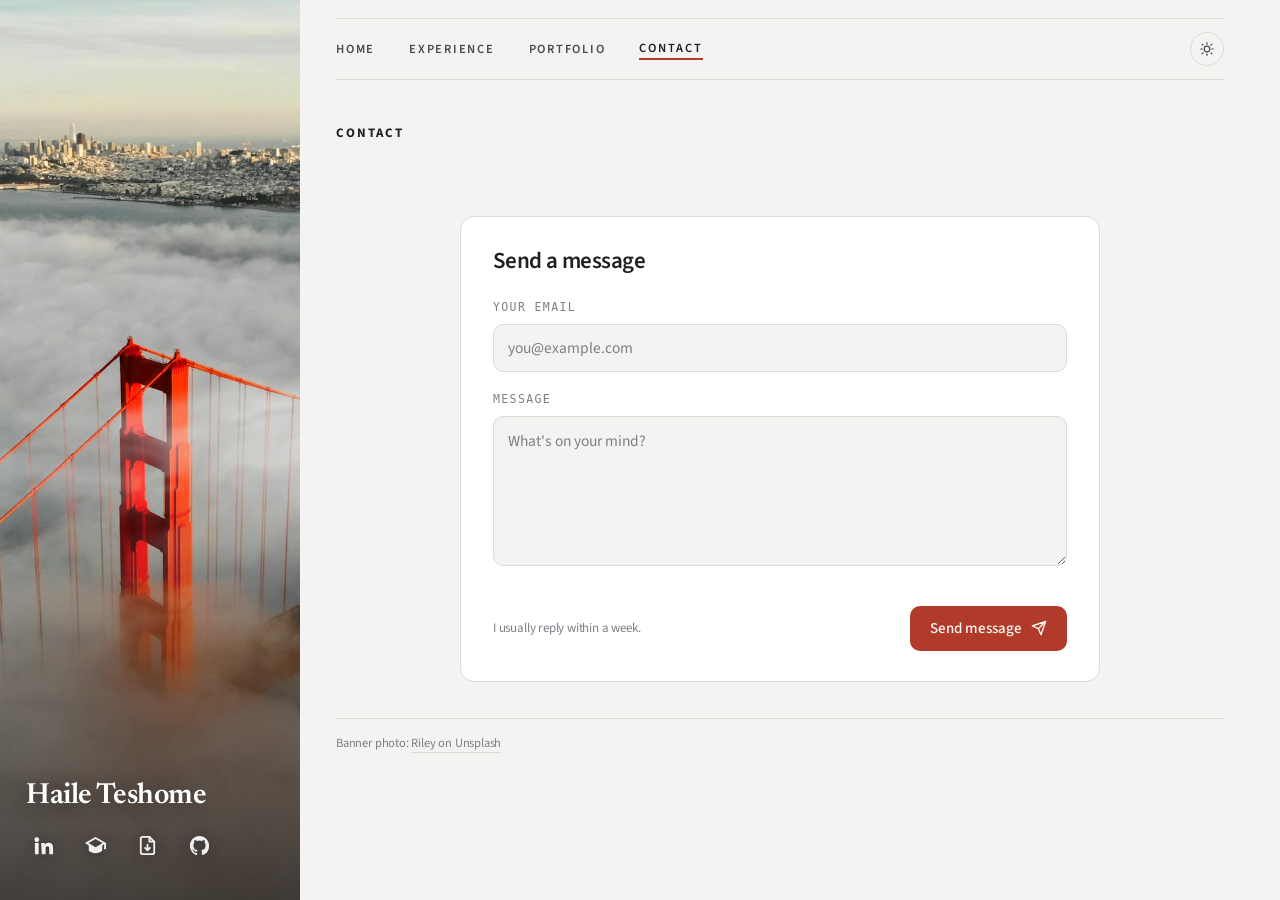
==== commit b95f935a: "Keep the banner fog visible on clear days Live weather was scaling the fog density down to ~0.35-0.6" ====
--- a/contact.html
+++ b/contact.html
@@ -587,7 +587,7 @@
 })();
 </script>
 <script src="assets/js/fog.js" defer></script>
-<script src="assets/js/weather.js" defer></script>
+<script src="assets/js/weather.js?v=2" defer></script>
 <script>
   document.querySelector('.theme-toggle').addEventListener('click', function () {
     var t = document.documentElement.getAttribute('data-theme') === 'dark' ? 'light' : 'dark';
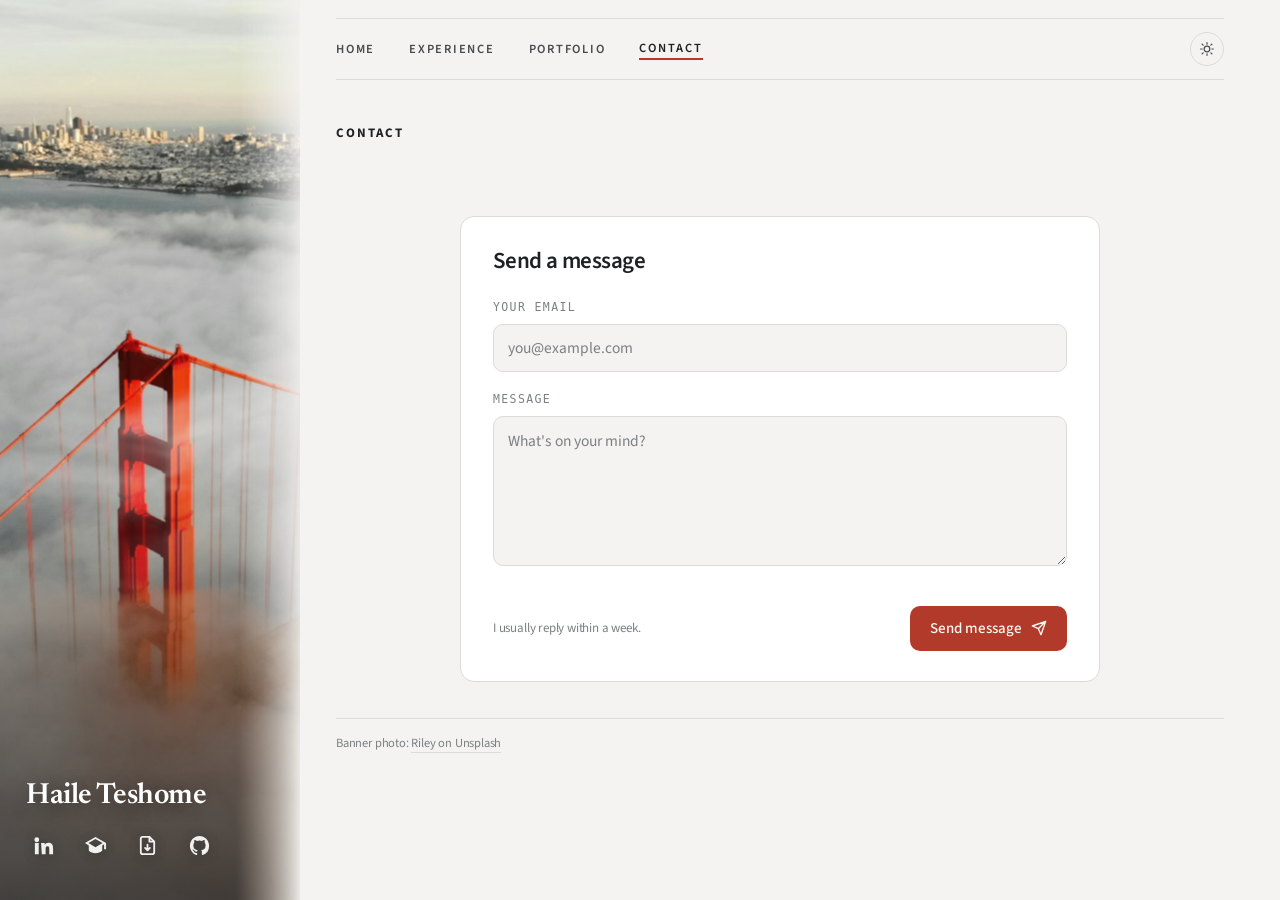
==== commit 5fa7cae2: "Banner follows light/dark theme and blends into the page - Photo is graded to daylight or dusk by th" ====
--- a/contact.html
+++ b/contact.html
@@ -399,6 +399,7 @@
   })();
 </script>
 <link rel="stylesheet" href="assets/css/shell.css?v=4" />
+<link rel="stylesheet" href="assets/css/banner.css?v=3" />
 </head>
 <body>
 
@@ -586,7 +587,7 @@
   });
 })();
 </script>
-<script src="assets/js/fog.js" defer></script>
+<script src="assets/js/fog.js?v=3" defer></script>
 <script src="assets/js/weather.js?v=2" defer></script>
 <script>
   document.querySelector('.theme-toggle').addEventListener('click', function () {
--- a/assets/css/banner.css
+++ b/assets/css/banner.css
@@ -0,0 +1,46 @@
+/* ---------- side banner: follows the theme, blends into the page ---------- */
+/* Loaded after each page's own styles. fog.js sets --px / --py from the pointer. */
+
+/* the banner sits on the page colour, so its faded edge melts into the page */
+.side { background: var(--bg); transition: background-color .3s; }
+
+/* slight overscan so the pointer parallax never shows an edge.
+   Theme changes use the page's own .3s, so photo and page switch together. */
+.side-img {
+  transform: scale(1.05) translate3d(var(--px, 0px), var(--py, 0px), 0);
+  transition: filter .3s ease, transform .9s cubic-bezier(.2, .7, .2, 1);
+}
+/* the dusk gradient stays put and only fades, since gradients can't animate */
+.side-tint { transition: opacity .3s ease; mix-blend-mode: multiply;
+  background: linear-gradient(180deg, rgba(24,38,74,0.55) 0%, rgba(16,20,32,0.25) 60%, rgba(16,17,20,0.4) 100%); }
+
+/* light: soft daylight, a little cooler and paler to sit with the page's paper tone */
+/* every filter lists the same functions in the same order, so theme switches blend instead of snapping */
+html[data-theme="light"] .side .side-img { filter: brightness(1.05) saturate(0.88) contrast(0.97) sepia(0) hue-rotate(0deg); }
+html[data-theme="light"] .side .side-tint { opacity: 0; }
+html[data-theme="light"].wx-golden .side .side-img { filter: brightness(1.04) saturate(1.05) contrast(1) sepia(0.18) hue-rotate(0deg); }
+html[data-theme="light"].wx-wet .side .side-img { filter: brightness(0.92) saturate(0.7) contrast(1.02) sepia(0) hue-rotate(0deg); }
+
+/* dark: the same view at dusk, blue hour over the bay */
+html[data-theme="dark"] .side .side-img { filter: brightness(0.56) saturate(0.7) contrast(1.1) sepia(0) hue-rotate(-8deg); }
+html[data-theme="dark"] .side .side-tint { opacity: 1; mix-blend-mode: multiply;
+  background: linear-gradient(180deg, rgba(24,38,74,0.55) 0%, rgba(16,20,32,0.25) 60%, rgba(16,17,20,0.4) 100%); }
+
+/* fade the right edge into the page instead of a hard seam */
+.side-img, .side-fog, .side-tint, .side::after {
+  -webkit-mask-image: linear-gradient(90deg, #000 calc(100% - 64px), transparent);
+          mask-image: linear-gradient(90deg, #000 calc(100% - 64px), transparent);
+}
+
+/* stacked layout: the banner is a header, so fade its foot into the page instead */
+@media (max-width: 900px) {
+  .side-img, .side-fog, .side-tint, .side::after {
+    -webkit-mask-image: linear-gradient(180deg, #000 calc(100% - 48px), transparent);
+            mask-image: linear-gradient(180deg, #000 calc(100% - 48px), transparent);
+  }
+  .side-inner { padding-bottom: 56px; }
+}
+
+@media (prefers-reduced-motion: reduce) {
+  .side-img { transform: scale(1.05); transition: filter .3s ease; }
+}
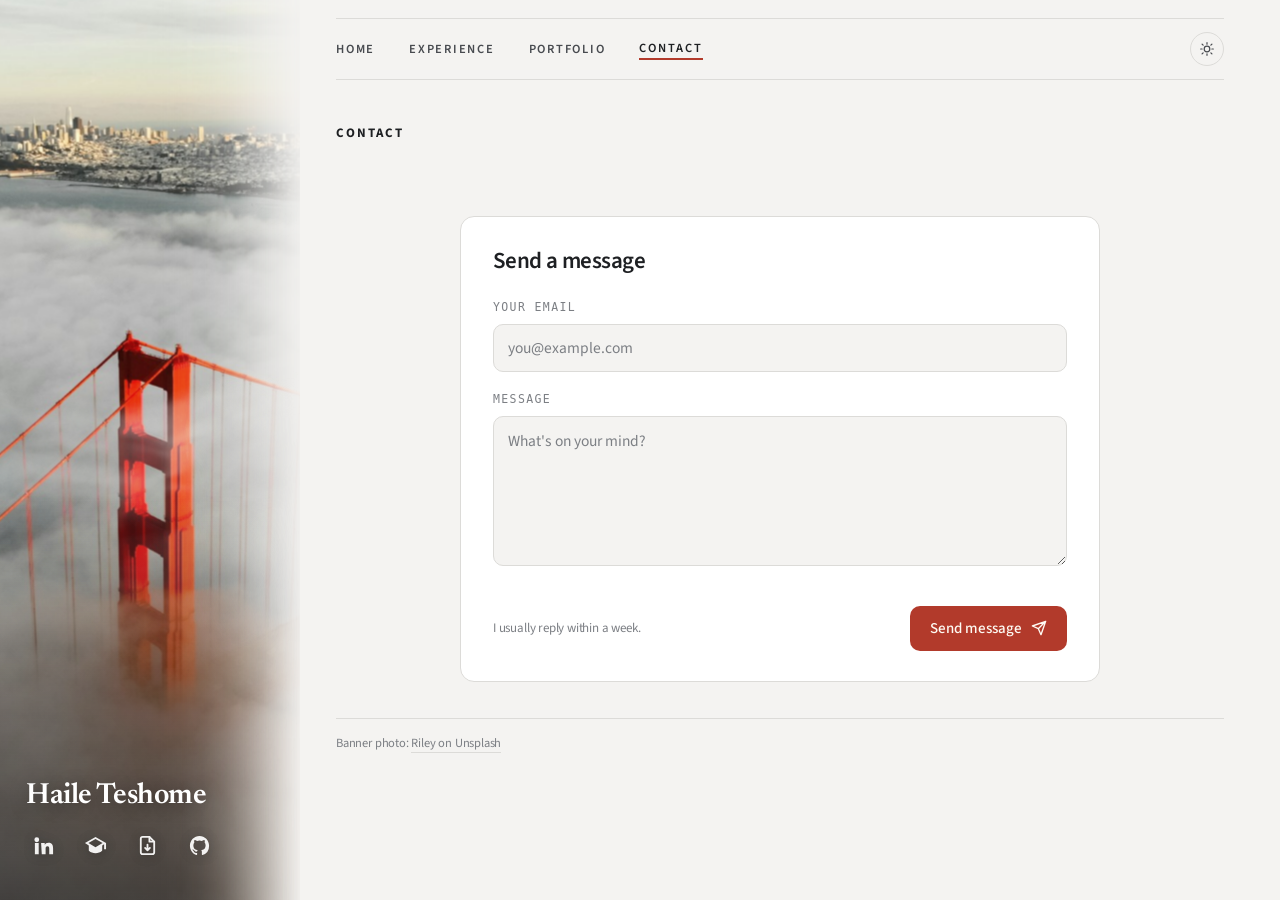
==== commit bc037648: "Soften the banner edge and drop the cursor light on the fog - Replace the 64px linear edge fade with" ====
--- a/contact.html
+++ b/contact.html
@@ -399,7 +399,7 @@
   })();
 </script>
 <link rel="stylesheet" href="assets/css/shell.css?v=4" />
-<link rel="stylesheet" href="assets/css/banner.css?v=3" />
+<link rel="stylesheet" href="assets/css/banner.css?v=4" />
 </head>
 <body>
 
@@ -587,7 +587,7 @@
   });
 })();
 </script>
-<script src="assets/js/fog.js?v=3" defer></script>
+<script src="assets/js/fog.js?v=4" defer></script>
 <script src="assets/js/weather.js?v=2" defer></script>
 <script>
   document.querySelector('.theme-toggle').addEventListener('click', function () {
--- a/assets/css/banner.css
+++ b/assets/css/banner.css
@@ -26,18 +26,18 @@
 html[data-theme="dark"] .side .side-tint { opacity: 1; mix-blend-mode: multiply;
   background: linear-gradient(180deg, rgba(24,38,74,0.55) 0%, rgba(16,20,32,0.25) 60%, rgba(16,17,20,0.4) 100%); }
 
-/* fade the right edge into the page instead of a hard seam */
-.side-img, .side-fog, .side-tint, .side::after {
-  -webkit-mask-image: linear-gradient(90deg, #000 calc(100% - 64px), transparent);
-          mask-image: linear-gradient(90deg, #000 calc(100% - 64px), transparent);
-}
+/* fade the right edge into the page instead of a hard seam. An eased ramp
+   (rather than a straight one) avoids a visible band where the fade starts and ends. */
+.side { --fade: linear-gradient(90deg, #000 calc(100% - 140px), rgba(0,0,0,.97) calc(100% - 119px),
+  rgba(0,0,0,.88) calc(100% - 98px), rgba(0,0,0,.72) calc(100% - 77px), rgba(0,0,0,.5) calc(100% - 56px),
+  rgba(0,0,0,.28) calc(100% - 35px), rgba(0,0,0,.1) calc(100% - 16px), transparent); }
+.side-img, .side-fog, .side-tint, .side::after { -webkit-mask-image: var(--fade); mask-image: var(--fade); }
 
 /* stacked layout: the banner is a header, so fade its foot into the page instead */
 @media (max-width: 900px) {
-  .side-img, .side-fog, .side-tint, .side::after {
-    -webkit-mask-image: linear-gradient(180deg, #000 calc(100% - 48px), transparent);
-            mask-image: linear-gradient(180deg, #000 calc(100% - 48px), transparent);
-  }
+  .side { --fade: linear-gradient(180deg, #000 calc(100% - 96px), rgba(0,0,0,.95) calc(100% - 80px),
+    rgba(0,0,0,.8) calc(100% - 62px), rgba(0,0,0,.55) calc(100% - 44px), rgba(0,0,0,.28) calc(100% - 26px),
+    rgba(0,0,0,.08) calc(100% - 10px), transparent); }
   .side-inner { padding-bottom: 56px; }
 }
 
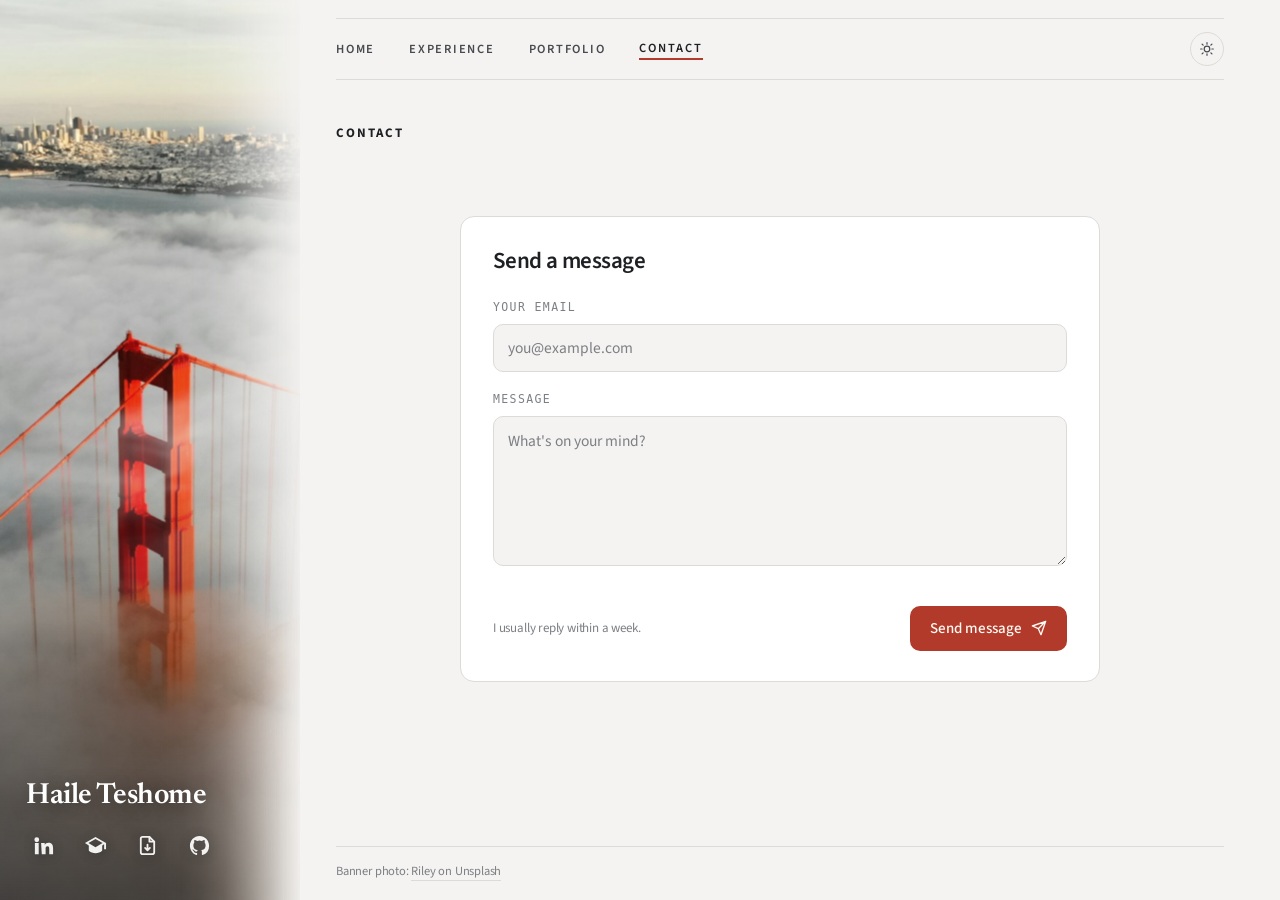
==== commit 7fe29fa0: "Add ML4H 2026 paper, remove Benefit Borough, refit VFA thumbnail, pin footer to page bottom, extend " ====
--- a/contact.html
+++ b/contact.html
@@ -398,7 +398,7 @@
     } catch (e) {}
   })();
 </script>
-<link rel="stylesheet" href="assets/css/shell.css?v=4" />
+<link rel="stylesheet" href="assets/css/shell.css?v=5" />
 <link rel="stylesheet" href="assets/css/banner.css?v=4" />
 </head>
 <body>
--- a/assets/css/shell.css
+++ b/assets/css/shell.css
@@ -326,3 +326,10 @@
 .page > main .section { padding-bottom: 12px; }
 footer { padding: 14px 0 18px; margin-top: 24px; }
 @media (max-width: 640px) { .page { padding-top: 14px; } }
+
+/* keep the footer pinned to the bottom of the window on short pages */
+@media (min-width: 641px) {
+  .page { display: flex; flex-direction: column; min-height: 100vh; box-sizing: border-box; }
+  .page > footer { margin-top: auto; }
+  .page > :not(footer):nth-last-child(2) { margin-bottom: 24px; }
+}
